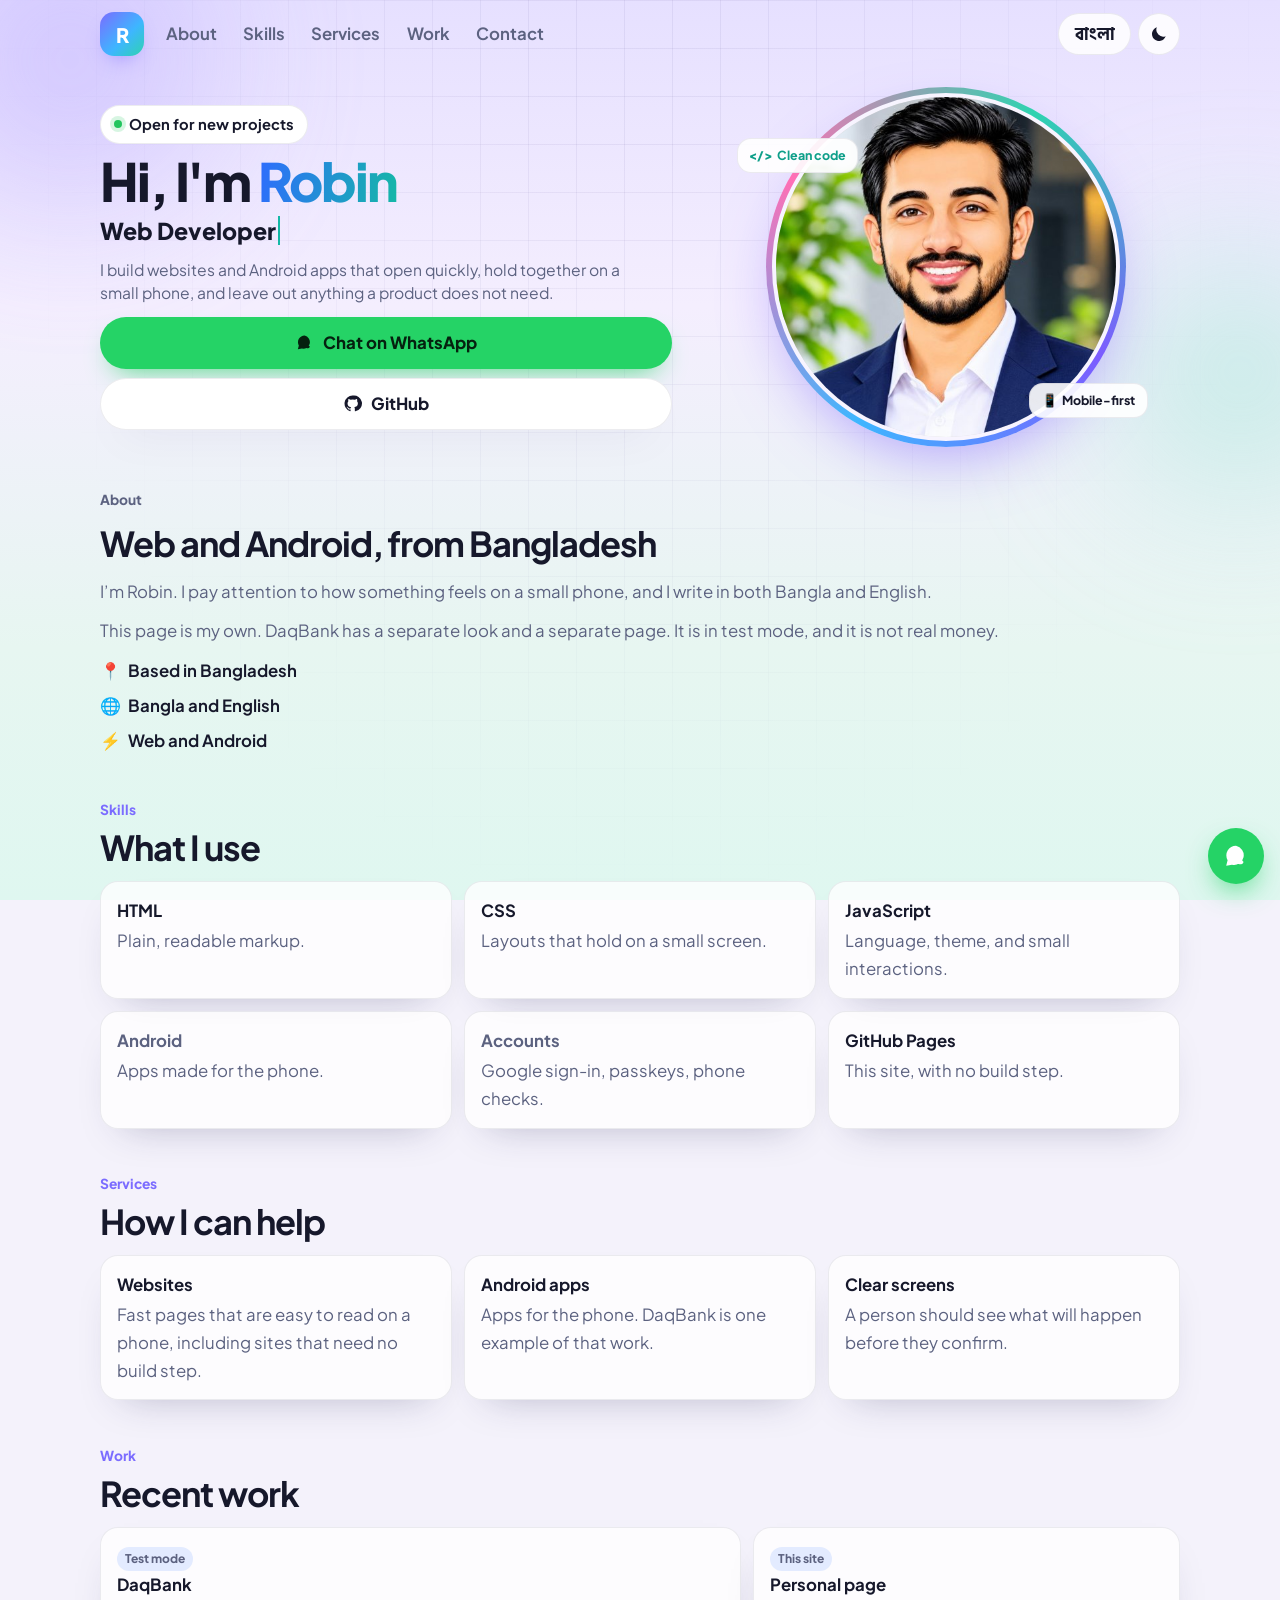
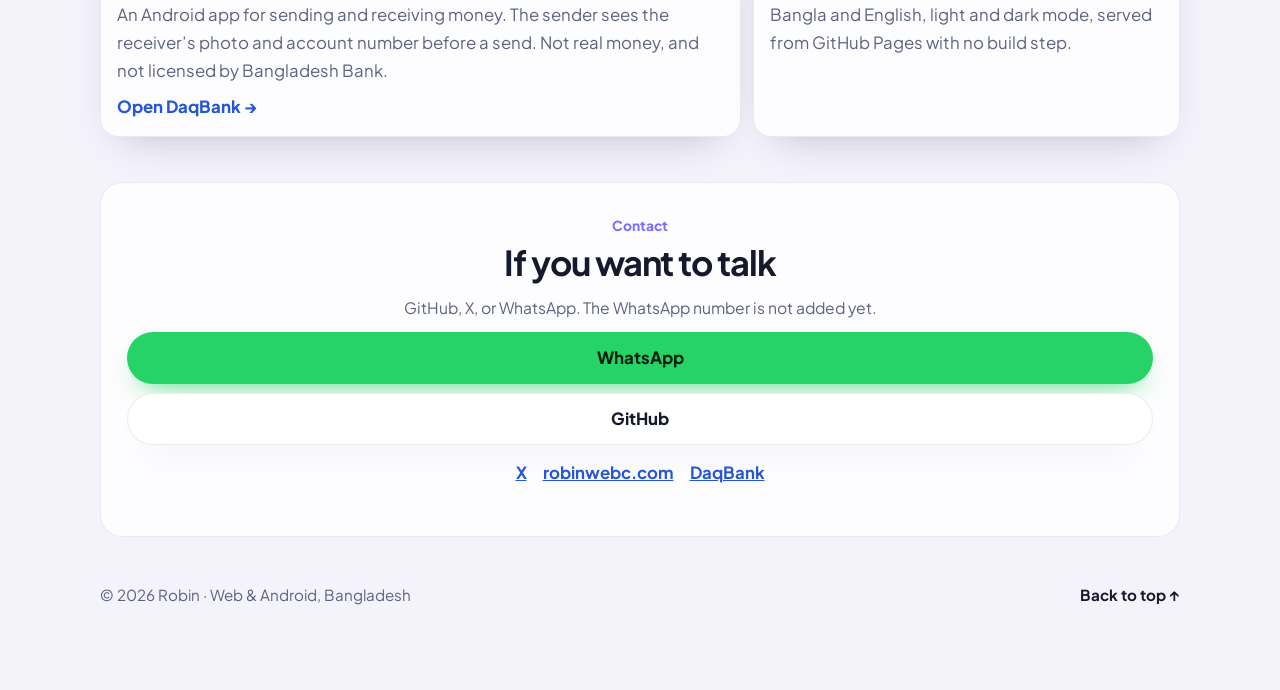
==== index.html @ ef29781c "Redesign the personal page and default to English Match the profile layout with a gradient backgroun" ====
<!DOCTYPE html>
<html lang="en" data-lang="en" data-theme="light">
<head>
  <meta charset="utf-8">
  <meta name="viewport" content="width=device-width, initial-scale=1, viewport-fit=cover">
  <title>Robin — Web &amp; Android</title>
  <meta name="description" content="Robin, a web and Android developer from Bangladesh. Personal site and the DaqBank project." data-desc-bn="রবিন, বাংলাদেশ থেকে ওয়েব ও অ্যান্ড্রয়েড ডেভেলপার। ব্যক্তিগত সাইট ও ডাকব্যাংক প্রজেক্ট।" data-desc-en="Robin, a web and Android developer from Bangladesh. Personal site and the DaqBank project.">
  <meta name="referrer" content="strict-origin-when-cross-origin">
  <meta name="theme-color" content="#ece8ff" id="themeColor">
  <meta name="author" content="Robin">
  <link rel="canonical" href="https://robinwebc.github.io/">
  <meta property="og:type" content="profile">
  <meta property="og:url" content="https://robinwebc.github.io/">
  <meta property="og:title" content="Robin — Web &amp; Android" data-title-bn="রবিন — ওয়েব ও অ্যান্ড্রয়েড" data-title-en="Robin — Web &amp; Android">
  <meta property="og:description" content="Robin, a web and Android developer from Bangladesh. Personal site and the DaqBank project." data-desc-bn="রবিন, বাংলাদেশ থেকে ওয়েব ও অ্যান্ড্রয়েড ডেভেলপার। ব্যক্তিগত সাইট ও ডাকব্যাংক প্রজেক্ট।" data-desc-en="Robin, a web and Android developer from Bangladesh. Personal site and the DaqBank project.">
  <meta property="og:locale" content="en_US">
  <meta property="og:locale:alternate" content="bn_BD">
  <meta property="og:image" content="https://robinwebc.github.io/assets/robin.jpg">
  <meta property="og:image:width" content="512">
  <meta property="og:image:height" content="512">
  <meta property="og:image:alt" content="Robin" data-title-bn="রবিন" data-title-en="Robin">
  <meta name="twitter:card" content="summary_large_image">
  <meta name="twitter:site" content="@robinwebc">
  <meta name="twitter:image" content="https://robinwebc.github.io/assets/robin.jpg">
  <meta name="twitter:image:alt" content="Robin" data-title-bn="রবিন" data-title-en="Robin">
  <link rel="icon" href="favicon.svg" type="image/svg+xml">
  <link rel="preconnect" href="https://fonts.googleapis.com">
  <link rel="preconnect" href="https://fonts.gstatic.com" crossorigin>
  <link href="https://fonts.googleapis.com/css2?family=Hind+Siliguri:wght@400;500;600;700&family=Plus+Jakarta+Sans:wght@400;500;600;700;800&display=swap" rel="stylesheet">
  <link rel="stylesheet" href="css/home.css">
  <script>
    try {
      var savedLang = localStorage.getItem("robin-lang");
      if (savedLang === "en" || savedLang === "bn") {
        document.documentElement.setAttribute("data-lang", savedLang);
        document.documentElement.lang = savedLang;
      }
      var savedTheme = localStorage.getItem("robin-theme");
      if (savedTheme === "dark" || savedTheme === "light") {
        document.documentElement.setAttribute("data-theme", savedTheme);
      }
    } catch (e) {}
  </script>
  <script type="application/ld+json">
  {
    "@context": "https://schema.org",
    "@type": "Person",
    "name": "Robin",
    "alternateName": "রবিন",
    "url": "https://robinwebc.github.io/",
    "image": "https://robinwebc.github.io/assets/robin.jpg",
    "jobTitle": "Web and Android developer",
    "homeLocation": { "@type": "Country", "name": "Bangladesh" },
    "sameAs": [
      "https://github.com/robinwebc",
      "https://x.com/robinwebc",
      "https://robinwebc.com"
    ]
  }
  </script>
</head>
<body data-title-bn="রবিন — ওয়েব ও অ্যান্ড্রয়েড" data-title-en="Robin — Web &amp; Android">
  <div class="bg" aria-hidden="true">
    <div class="orb o1"></div>
    <div class="orb o2"></div>
    <div class="gridlines"></div>
  </div>
  <a class="skip" href="#main">
    <span class="lang-bn" lang="bn">মূল অংশে যান</span>
    <span class="lang-en" lang="en">Skip to content</span>
  </a>
  <header class="nav">
    <div class="wrap nav-in">
      <a class="logo" href="#home" aria-label="Robin">R</a>
      <nav class="nav-links" id="navLinks">
        <a href="#about"><span class="lang-bn" lang="bn">পরিচয়</span><span class="lang-en" lang="en">About</span></a>
        <a href="#skills"><span class="lang-bn" lang="bn">দক্ষতা</span><span class="lang-en" lang="en">Skills</span></a>
        <a href="#services"><span class="lang-bn" lang="bn">সেবা</span><span class="lang-en" lang="en">Services</span></a>
        <a href="#work"><span class="lang-bn" lang="bn">কাজ</span><span class="lang-en" lang="en">Work</span></a>
        <a href="#contact"><span class="lang-bn" lang="bn">যোগাযোগ</span><span class="lang-en" lang="en">Contact</span></a>
      </nav>
      <div class="nav-act">
        <button class="pill" type="button" data-lang-toggle>
          <span class="lang-en" lang="bn">বাংলা</span>
          <span class="lang-bn" lang="en">English</span>
        </button>
        <button class="ibtn" id="themeBtn" type="button" aria-pressed="false" aria-label="Switch to dark mode">
          <svg class="sun" viewBox="0 0 24 24" aria-hidden="true"><circle cx="12" cy="12" r="4"/><path d="M12 2v2.5M12 19.5V22M2 12h2.5M19.5 12H22M4.9 4.9l1.8 1.8M17.3 17.3l1.8 1.8M4.9 19.1l1.8-1.8M17.3 6.7l1.8-1.8"/></svg>
          <svg class="moon" viewBox="0 0 24 24" aria-hidden="true"><path d="M20 14.6A8.2 8.2 0 0 1 9.4 4 8.4 8.4 0 1 0 20 14.6z"/></svg>
        </button>
        <button class="ibtn menu" id="menuBtn" type="button" aria-expanded="false" aria-controls="navLinks">
          <span></span><span></span>
          <span class="visually-hidden lang-bn" lang="bn">মেনু</span>
          <span class="visually-hidden lang-en" lang="en">Menu</span>
        </button>
      </div>
    </div>
  </header>

  <main id="main">
    <section class="hero" id="home">
      <div class="wrap hero-in">
        <div class="hero-pic">
          <div class="ring">
            <img src="assets/robin.jpg" width="512" height="512" alt="Robin" data-alt-bn="রবিন" data-alt-en="Robin">
          </div>
          <span class="chip chip-a"><span class="mark" aria-hidden="true">&lt;/&gt;</span> <span class="lang-bn" lang="bn">পরিষ্কার কোড</span><span class="lang-en" lang="en">Clean code</span></span>
          <span class="chip chip-b"><span aria-hidden="true">📱</span> <span class="lang-bn" lang="bn">মোবাইল-ফার্স্ট</span><span class="lang-en" lang="en">Mobile-first</span></span>
        </div>
        <div class="hero-txt">
          <p class="status"><span class="dot" aria-hidden="true"></span><span class="lang-bn" lang="bn">নতুন কাজের জন্য উন্মুক্ত</span><span class="lang-en" lang="en">Open for new projects</span></p>
          <h1>
            <span class="lang-bn" lang="bn">হ্যালো, আমি</span>
            <span class="lang-en" lang="en">Hi, I'm</span>
            <span class="grad lang-bn" lang="bn">রবিন</span>
            <span class="grad lang-en" lang="en">Robin</span>
          </h1>
          <p class="role"><span id="roleText"></span></p>
          <p class="lead">
            <span class="lang-bn" lang="bn">ওয়েবসাইট ও অ্যান্ড্রয়েড অ্যাপ বানাই। পাতা যেন তাড়াতাড়ি খোলে, ছোট ফোনে যেন লেআউট টিকে থাকে, আর ফিচার যেন দরকারের বেশি না হয়।</span>
            <span class="lang-en" lang="en">I build websites and Android apps that open quickly, hold together on a small phone, and leave out anything a product does not need.</span>
          </p>
          <div class="cta">
            <a class="btn btn-wa" data-wa href="https://wa.me/" target="_blank" rel="noopener noreferrer">
              <svg viewBox="0 0 24 24" aria-hidden="true"><path d="M12 3.2a8.3 8.3 0 0 0-7.2 12.4L3.6 20.4l5-.9A8.3 8.3 0 1 0 12 3.2zm4.6 11.5c-.2-.1-1.2-.6-1.4-.7-.2-.1-.4-.1-.5.1l-.6.7c-.1.2-.3.2-.5.1-1.4-.7-2.4-1.6-2.7-1.9-.2-.2-.1-.4 0-.5l.4-.5c.1-.1.1-.3.1-.4l-.8-1.9c-.2-.4-.3-.4-.5-.4h-.5c-.2 0-.5.1-.7.4-.3.3-.9.9-.9 2.2s.9 2.5 1.1 2.7c.1.2 1.8 2.8 4.4 3.9.6.3 1.1.4 1.5.5.6.2 1.2.1 1.6 0 .5-.1 1.4-.6 1.6-1.2.2-.5.2-1 .1-1.1-.1-.2-.2-.2-.4-.3z"/></svg>
              <span class="lang-bn" lang="bn">হোয়াটসঅ্যাপে চ্যাট</span>
              <span class="lang-en" lang="en">Chat on WhatsApp</span>
            </a>
            <a class="btn btn-gh" href="https://github.com/robinwebc" target="_blank" rel="noopener noreferrer">
              <svg viewBox="0 0 24 24" aria-hidden="true"><path d="M12 2a10 10 0 0 0-3.2 19.5c.5.1.7-.2.7-.5v-1.7c-2.8.6-3.4-1.2-3.4-1.2-.4-1.1-1.1-1.4-1.1-1.4-.9-.6.1-.6.1-.6 1 .1 1.5 1 1.5 1 .9 1.5 2.4 1.1 3 .8.1-.7.4-1.1.6-1.3-2.2-.3-4.5-1.1-4.5-4.9 0-1.1.4-2 1-2.7-.1-.3-.4-1.3.1-2.7 0 0 .9-.3 2.8 1a9.6 9.6 0 0 1 5.1 0c1.9-1.3 2.8-1 2.8-1 .5 1.4.2 2.4.1 2.7.7.7 1 1.6 1 2.7 0 3.8-2.3 4.6-4.5 4.8.4.3.7.9.7 1.9v2.8c0 .3.2.6.7.5A10 10 0 0 0 12 2z"/></svg>
              GitHub
            </a>
          </div>
        </div>
      </div>
    </section>

    <section class="sec" id="about">
      <div class="wrap about">
        <p class="kicker"><span class="lang-bn" lang="bn">পরিচয়</span><span class="lang-en" lang="en">About</span></p>
        <h2>
          <span class="lang-bn" lang="bn">বাংলাদেশ থেকে ওয়েব ও অ্যান্ড্রয়েড</span>
          <span class="lang-en" lang="en">Web and Android, from Bangladesh</span>
        </h2>
        <p>
          <span class="lang-bn" lang="bn">আমি রবিন। ছোট ফোনে যেন কাজ সহজ থাকে, সেদিকে খেয়াল রাখি। বাংলা ও ইংরেজি দুই ভাষাতেই লিখি।</span>
          <span class="lang-en" lang="en">I’m Robin. I pay attention to how something feels on a small phone, and I write in both Bangla and English.</span>
        </p>
        <p>
          <span class="lang-bn" lang="bn">এই পাতা আমার নিজের। ডাকব্যাংকের আলাদা চেহারা ও আলাদা পাতা আছে। সেটা এখন টেস্ট মোডে, আসল টাকা নয়।</span>
          <span class="lang-en" lang="en">This page is my own. DaqBank has a separate look and a separate page. It is in test mode, and it is not real money.</span>
        </p>
        <ul class="facts">
          <li><span aria-hidden="true">📍</span><span class="lang-bn" lang="bn">বাংলাদেশ</span><span class="lang-en" lang="en">Based in Bangladesh</span></li>
          <li><span aria-hidden="true">🌐</span><span class="lang-bn" lang="bn">বাংলা ও English</span><span class="lang-en" lang="en">Bangla and English</span></li>
          <li><span aria-hidden="true">⚡</span><span class="lang-bn" lang="bn">ওয়েব ও অ্যান্ড্রয়েড</span><span class="lang-en" lang="en">Web and Android</span></li>
        </ul>
      </div>
    </section>

    <section class="sec" id="skills">
      <div class="wrap">
        <p class="kicker"><span class="lang-bn" lang="bn">দক্ষতা</span><span class="lang-en" lang="en">Skills</span></p>
        <h2>
          <span class="lang-bn" lang="bn">যেগুলো দিয়ে কাজ করি</span>
          <span class="lang-en" lang="en">What I use</span>
        </h2>
        <ul class="tools">
          <li class="tool"><strong>HTML</strong><span class="lang-bn" lang="bn">পরিষ্কার মার্কআপ।</span><span class="lang-en" lang="en">Plain, readable markup.</span></li>
          <li class="tool"><strong>CSS</strong><span class="lang-bn" lang="bn">ছোট পর্দায় টিকে থাকা লেআউট।</span><span class="lang-en" lang="en">Layouts that hold on a small screen.</span></li>
          <li class="tool"><strong>JavaScript</strong><span class="lang-bn" lang="bn">ভাষা, থিম, আর ছোট ইন্টারঅ্যাকশন।</span><span class="lang-en" lang="en">Language, theme, and small interactions.</span></li>
          <li class="tool"><strong><span class="lang-bn" lang="bn">অ্যান্ড্রয়েড</span><span class="lang-en" lang="en">Android</span></strong><span class="lang-bn" lang="bn">ফোনের জন্য অ্যাপ।</span><span class="lang-en" lang="en">Apps made for the phone.</span></li>
          <li class="tool"><strong><span class="lang-bn" lang="bn">অ্যাকাউন্ট</span><span class="lang-en" lang="en">Accounts</span></strong><span class="lang-bn" lang="bn">Google সাইন-ইন, পাসকি, ফোন যাচাই।</span><span class="lang-en" lang="en">Google sign-in, passkeys, phone checks.</span></li>
          <li class="tool"><strong>GitHub Pages</strong><span class="lang-bn" lang="bn">এই সাইট, বিল্ড স্টেপ ছাড়া।</span><span class="lang-en" lang="en">This site, with no build step.</span></li>
        </ul>
      </div>
    </section>

    <section class="sec" id="services">
      <div class="wrap">
        <p class="kicker"><span class="lang-bn" lang="bn">সেবা</span><span class="lang-en" lang="en">Services</span></p>
        <h2>
          <span class="lang-bn" lang="bn">কীভাবে সাহায্য করতে পারি</span>
          <span class="lang-en" lang="en">How I can help</span>
        </h2>
        <div class="services">
          <article class="service">
            <h3><span class="lang-bn" lang="bn">ওয়েবসাইট</span><span class="lang-en" lang="en">Websites</span></h3>
            <p><span class="lang-bn" lang="bn">দ্রুত পাতা, যা ফোনে পড়তে সুবিধা। দরকার হলে বিল্ড স্টেপ ছাড়াই।</span><span class="lang-en" lang="en">Fast pages that are easy to read on a phone, including sites that need no build step.</span></p>
          </article>
          <article class="service">
            <h3><span class="lang-bn" lang="bn">অ্যান্ড্রয়েড অ্যাপ</span><span class="lang-en" lang="en">Android apps</span></h3>
            <p><span class="lang-bn" lang="bn">ফোনের জন্য অ্যাপ। ডাকব্যাংক এই কাজের একটা উদাহরণ।</span><span class="lang-en" lang="en">Apps for the phone. DaqBank is one example of that work.</span></p>
          </article>
          <article class="service">
            <h3><span class="lang-bn" lang="bn">পরিষ্কার পর্দা</span><span class="lang-en" lang="en">Clear screens</span></h3>
            <p><span class="lang-bn" lang="bn">নিশ্চিত করার আগে মানুষ যেন দেখে বোঝে কী হবে।</span><span class="lang-en" lang="en">A person should see what will happen before they confirm.</span></p>
          </article>
        </div>
      </div>
    </section>

    <section class="sec" id="work">
      <div class="wrap">
        <p class="kicker"><span class="lang-bn" lang="bn">কাজ</span><span class="lang-en" lang="en">Work</span></p>
        <h2>
          <span class="lang-bn" lang="bn">সাম্প্রতিক প্রজেক্ট</span>
          <span class="lang-en" lang="en">Recent work</span>
        </h2>
        <div class="work">
          <article class="project">
            <p class="badge"><span class="lang-bn" lang="bn">টেস্ট মোড</span><span class="lang-en" lang="en">Test mode</span></p>
            <h3><span class="lang-bn" lang="bn">ডাকব্যাংক</span><span class="lang-en" lang="en">DaqBank</span></h3>
            <p>
              <span class="lang-bn" lang="bn">টাকা পাঠানো ও নেওয়ার অ্যান্ড্রয়েড অ্যাপ। পাঠানোর আগে প্রাপকের ছবি ও অ্যাকাউন্ট নম্বর দেখা যায়। আসল টাকা নয়। বাংলাদেশ ব্যাংকের লাইসেন্স নেই।</span>
              <span class="lang-en" lang="en">An Android app for sending and receiving money. The sender sees the receiver’s photo and account number before a send. Not real money, and not licensed by Bangladesh Bank.</span>
            </p>
            <a class="project-link" href="daqbank/"><span class="lang-bn" lang="bn">ডাকব্যাংক দেখুন →</span><span class="lang-en" lang="en">Open DaqBank →</span></a>
          </article>
          <article class="project">
            <p class="badge"><span class="lang-bn" lang="bn">এই সাইট</span><span class="lang-en" lang="en">This site</span></p>
            <h3><span class="lang-bn" lang="bn">ব্যক্তিগত পাতা</span><span class="lang-en" lang="en">Personal page</span></h3>
            <p>
              <span class="lang-bn" lang="bn">বাংলা ও ইংরেজি, হালকা ও ডার্ক মোড, বিল্ড ছাড়াই GitHub Pages-এ চলে।</span>
              <span class="lang-en" lang="en">Bangla and English, light and dark mode, served from GitHub Pages with no build step.</span>
            </p>
          </article>
        </div>
      </div>
    </section>

    <section class="sec" id="contact">
      <div class="wrap">
        <div class="contact">
          <p class="kicker"><span class="lang-bn" lang="bn">যোগাযোগ</span><span class="lang-en" lang="en">Contact</span></p>
          <h2>
            <span class="lang-bn" lang="bn">কথা বলতে চাইলে</span>
            <span class="lang-en" lang="en">If you want to talk</span>
          </h2>
          <p class="lead">
            <span class="lang-bn" lang="bn">GitHub, X, অথবা হোয়াটসঅ্যাপ। হোয়াটসঅ্যাপ নম্বর এখনো বসানো হয়নি।</span>
            <span class="lang-en" lang="en">GitHub, X, or WhatsApp. The WhatsApp number is not added yet.</span>
          </p>
          <div class="cta">
            <a class="btn btn-wa" data-wa href="https://wa.me/" target="_blank" rel="noopener noreferrer">
              <span class="lang-bn" lang="bn">হোয়াটসঅ্যাপ</span>
              <span class="lang-en" lang="en">WhatsApp</span>
            </a>
            <a class="btn btn-gh" href="https://github.com/robinwebc" target="_blank" rel="noopener noreferrer">GitHub</a>
          </div>
          <p class="extra-links">
            <a href="https://x.com/robinwebc" target="_blank" rel="noopener noreferrer">X</a>
            <a href="https://robinwebc.com" target="_blank" rel="noopener noreferrer">robinwebc.com</a>
            <a href="daqbank/"><span class="lang-bn" lang="bn">ডাকব্যাংক</span><span class="lang-en" lang="en">DaqBank</span></a>
          </p>
        </div>
      </div>
    </section>
  </main>

  <footer class="foot">
    <div class="wrap foot-in">
      <p>© 2026 <span class="lang-bn" lang="bn">রবিন · ওয়েব ও অ্যান্ড্রয়েড, বাংলাদেশ</span><span class="lang-en" lang="en">Robin · Web &amp; Android, Bangladesh</span></p>
      <a href="#home"><span class="lang-bn" lang="bn">উপরে ↑</span><span class="lang-en" lang="en">Back to top ↑</span></a>
    </div>
  </footer>

  <a class="fab" data-wa href="https://wa.me/" target="_blank" rel="noopener noreferrer">
    <span class="visually-hidden lang-bn" lang="bn">হোয়াটসঅ্যাপ</span>
    <span class="visually-hidden lang-en" lang="en">WhatsApp</span>
    <svg viewBox="0 0 24 24" aria-hidden="true"><path d="M12 3.2a8.3 8.3 0 0 0-7.2 12.4L3.6 20.4l5-.9A8.3 8.3 0 1 0 12 3.2zm4.6 11.5c-.2-.1-1.2-.6-1.4-.7-.2-.1-.4-.1-.5.1l-.6.7c-.1.2-.3.2-.5.1-1.4-.7-2.4-1.6-2.7-1.9-.2-.2-.1-.4 0-.5l.4-.5c.1-.1.1-.3.1-.4l-.8-1.9c-.2-.4-.3-.4-.5-.4h-.5c-.2 0-.5.1-.7.4-.3.3-.9.9-.9 2.2s.9 2.5 1.1 2.7c.1.2 1.8 2.8 4.4 3.9.6.3 1.1.4 1.5.5.6.2 1.2.1 1.6 0 .5-.1 1.4-.6 1.6-1.2.2-.5.2-1 .1-1.1-.1-.2-.2-.2-.4-.3z"/></svg>
  </a>

  <script src="js/lang.js"></script>
  <script src="js/home.js"></script>
</body>
</html>
---- css/home.css ----
:root {
  --bg: #f4f2fb;
  --tx: #16182b;
  --mu: #5c6280;
  --card: rgba(255, 255, 255, 0.78);
  --line: rgba(22, 24, 50, 0.08);
  --a1: #7b6cff;
  --a2: #14b8a6;
  --wa: #25d366;
  --wa-ink: #05210f;
  --shadow: 0 18px 40px -24px rgba(40, 40, 90, 0.35);
  --font: "Plus Jakarta Sans", "Hind Siliguri", "Segoe UI", sans-serif;
  --bn: "Hind Siliguri", "Plus Jakarta Sans", sans-serif;
}

[data-theme="dark"] {
  --bg: #0c0e16;
  --tx: #eef0f8;
  --mu: #a0a6c0;
  --card: rgba(255, 255, 255, 0.06);
  --line: rgba(255, 255, 255, 0.1);
  --a1: #8b7bff;
  --a2: #2ee6c5;
  --shadow: 0 18px 40px -20px rgba(0, 0, 0, 0.55);
}

*,
*::before,
*::after { box-sizing: border-box; }

html { scroll-behavior: smooth; }

body {
  margin: 0;
  background: var(--bg);
  color: var(--tx);
  font-family: var(--font);
  font-size: 1.05rem;
  line-height: 1.65;
  overflow-x: clip;
}

html[data-lang="bn"] body { font-family: var(--bn); }
html[data-lang="bn"] .lang-en { display: none; }
html[data-lang="en"] .lang-bn { display: none; }

img { max-width: 100%; display: block; }
a { color: inherit; }
button, a { -webkit-tap-highlight-color: transparent; }
svg { display: block; }

:focus-visible {
  outline: 2px solid var(--a2);
  outline-offset: 3px;
}

.skip {
  position: absolute;
  left: 0.75rem;
  top: 0.75rem;
  background: var(--a1);
  color: #fff;
  padding: 0.5rem 0.8rem;
  border-radius: 0 0 10px 0;
  z-index: 80;
  transform: translateY(-160%);
  text-decoration: none;
}
.skip:focus { transform: none; }

.visually-hidden {
  position: absolute;
  width: 1px;
  height: 1px;
  padding: 0;
  margin: -1px;
  overflow: hidden;
  clip: rect(0, 0, 0, 0);
  white-space: nowrap;
  border: 0;
}

.bg {
  position: fixed;
  inset: 0;
  z-index: -1;
  pointer-events: none;
  background: linear-gradient(180deg, #e6e0ff 0%, #f4eefe 34%, #e7f6f1 72%, #dff7f0 100%);
}
[data-theme="dark"] .bg {
  background: linear-gradient(180deg, #161226 0%, #10131c 46%, #0e1718 100%);
}
.orb {
  position: absolute;
  border-radius: 50%;
  filter: blur(80px);
  opacity: 0.45;
}
.o1 { width: 280px; height: 280px; background: #b7a6ff; top: -80px; left: -70px; }
.o2 { width: 240px; height: 240px; background: #9ee8d4; right: -80px; top: 28%; opacity: 0.55; }
[data-theme="dark"] .o1 { background: #6a4dff; opacity: 0.35; }
[data-theme="dark"] .o2 { background: #128f78; opacity: 0.28; }
.gridlines {
  position: absolute;
  inset: 0;
  background-image:
    linear-gradient(rgba(80, 70, 140, 0.08) 1px, transparent 1px),
    linear-gradient(90deg, rgba(80, 70, 140, 0.08) 1px, transparent 1px);
  background-size: 48px 48px;
  mask-image: radial-gradient(ellipse at 50% 0%, #000 12%, transparent 72%);
}
[data-theme="dark"] .gridlines {
  background-image:
    linear-gradient(rgba(255, 255, 255, 0.06) 1px, transparent 1px),
    linear-gradient(90deg, rgba(255, 255, 255, 0.06) 1px, transparent 1px);
}

.wrap { width: min(1080px, calc(100% - 1.5rem)); margin-inline: auto; }

.nav {
  position: sticky;
  top: 0;
  z-index: 40;
  height: 68px;
}
.nav-in {
  height: 68px;
  display: flex;
  align-items: center;
  justify-content: space-between;
  gap: 0.6rem;
}
.logo {
  width: 44px;
  height: 44px;
  border-radius: 14px;
  display: grid;
  place-items: center;
  flex: none;
  color: #fff;
  font-weight: 800;
  font-size: 1.25rem;
  text-decoration: none;
  background: linear-gradient(135deg, #7b6cff, #3eb6ff 58%, #2ed3b0);
  box-shadow: 0 10px 22px -12px #7b6cff;
}
.nav-act { display: flex; align-items: center; gap: 0.45rem; margin-left: auto; }
.pill, .ibtn {
  border: 1px solid var(--line);
  background: rgba(255, 255, 255, 0.86);
  color: var(--tx);
  border-radius: 999px;
  min-height: 42px;
  font: inherit;
  font-weight: 700;
  cursor: pointer;
}
[data-theme="dark"] .pill,
[data-theme="dark"] .ibtn { background: rgba(255, 255, 255, 0.06); }
.pill { padding: 0 0.95rem; box-shadow: var(--shadow); }
.ibtn {
  width: 42px;
  display: grid;
  place-items: center;
  padding: 0;
}
.ibtn svg { width: 20px; height: 20px; fill: none; stroke: currentColor; stroke-width: 1.8; }
.ibtn .moon { fill: currentColor; stroke: none; }
[data-theme="light"] .sun, :root:not([data-theme="dark"]) .sun { display: none; }
[data-theme="dark"] .moon { display: none; }
.menu { display: flex; flex-direction: column; gap: 5px; }
.menu span {
  display: block;
  width: 16px;
  height: 2px;
  border-radius: 2px;
  background: currentColor;
}

.nav-links {
  display: none;
  position: absolute;
  left: 0;
  right: 0;
  top: 68px;
  flex-direction: column;
  gap: 0.2rem;
  padding: 0.4rem 0.85rem 0.9rem;
  background: color-mix(in srgb, var(--bg) 92%, transparent);
  backdrop-filter: blur(16px);
  border-bottom: 1px solid var(--line);
}
.nav-links.open { display: flex; }
.nav-links a {
  text-decoration: none;
  font-weight: 650;
  padding: 0.75rem 0.85rem;
  border-radius: 12px;
  color: var(--mu);
}
.nav-links a:hover { color: var(--tx); background: var(--card); }

.hero { padding: 0 0 1.2rem; }
.hero-in {
  display: flex;
  flex-direction: column;
  align-items: center;
  text-align: center;
}
.hero-pic {
  position: relative;
  width: min(196px, 54vw);
  margin: 0.1rem auto 0.45rem;
}
.ring {
  position: relative;
  width: 100%;
  aspect-ratio: 1 / 1;
  border-radius: 50%;
  background: conic-gradient(from 120deg, #7c5cff, #3eb6ff, #ff6fb5, #2ed3b0, #7c5cff);
  box-shadow: 0 24px 60px -18px rgba(124, 92, 255, 0.55);
}
.ring img {
  position: absolute;
  inset: 6px;
  width: calc(100% - 12px);
  height: calc(100% - 12px);
  aspect-ratio: auto;
  object-fit: cover;
  object-position: center 18%;
  border-radius: 50%;
  border: 4px solid #f7f4ff;
  background: #ddd;
}
[data-theme="dark"] .ring img { border-color: #12141e; }
.chip {
  position: absolute;
  display: inline-flex;
  align-items: center;
  gap: 0.3rem;
  padding: 0.4rem 0.7rem;
  border-radius: 14px;
  background: rgba(255, 255, 255, 0.9);
  border: 1px solid var(--line);
  box-shadow: var(--shadow);
  font-size: 0.78rem;
  font-weight: 750;
  white-space: nowrap;
}
[data-theme="dark"] .chip { background: rgba(18, 20, 32, 0.88); }
.chip-a { top: 14%; left: -8%; color: #0f9f8a; }
.chip-b { right: -6%; bottom: 8%; }
.mark { font-weight: 800; }

.status {
  display: inline-flex;
  align-items: center;
  gap: 0.45rem;
  margin: 0 0 0.45rem;
  padding: 0.4rem 0.8rem;
  border-radius: 999px;
  background: #fff;
  border: 1px solid var(--line);
  font-weight: 700;
  font-size: 0.92rem;
  box-shadow: var(--shadow);
}
[data-theme="dark"] .status { background: rgba(255, 255, 255, 0.06); }
.dot {
  width: 8px;
  height: 8px;
  border-radius: 50%;
  background: #22c55e;
  box-shadow: 0 0 0 4px rgba(34, 197, 94, 0.18);
}

h1 {
  margin: 0;
  font-size: clamp(2.15rem, 8.4vw, 3.3rem);
  line-height: 1.12;
  letter-spacing: -0.04em;
  font-weight: 800;
}
.grad {
  background: linear-gradient(100deg, #2f6bff, #14b8a6);
  -webkit-background-clip: text;
  background-clip: text;
  color: transparent;
}
.role {
  margin: 0.15rem 0 0.45rem;
  font-size: 1.22rem;
  font-weight: 800;
  min-height: 1.6em;
}
.role span {
  border-right: 2px solid var(--a2);
  padding-right: 0.15rem;
}
.lead {
  margin: 0;
  max-width: 34rem;
  color: var(--mu);
  font-size: 0.98rem;
  line-height: 1.5;
}
.cta {
  width: min(100%, 32rem);
  display: flex;
  flex-direction: column;
  gap: 0.55rem;
  margin-top: 0.75rem;
}
.btn {
  min-height: 3.15rem;
  border-radius: 999px;
  display: inline-flex;
  align-items: center;
  justify-content: center;
  gap: 0.5rem;
  padding: 0.7rem 1.1rem;
  font-weight: 750;
  text-decoration: none;
  border: 1px solid transparent;
}
.btn svg { width: 1.2rem; height: 1.2rem; fill: currentColor; }
.btn-wa {
  background: var(--wa);
  color: var(--wa-ink);
  box-shadow: 0 12px 28px -14px var(--wa);
}
.btn-gh {
  background: #fff;
  color: #16182b;
  border-color: rgba(22, 24, 50, 0.08);
  box-shadow: var(--shadow);
}
[data-theme="dark"] .btn-gh {
  background: rgba(255, 255, 255, 0.06);
  color: #fff;
  border-color: rgba(255, 255, 255, 0.12);
}

.sec { padding: 1.4rem 0; }
.kicker {
  margin: 0 0 0.3rem;
  color: var(--a1);
  font-weight: 750;
  font-size: 0.86rem;
}
h2 {
  margin: 0 0 0.8rem;
  font-size: clamp(1.55rem, 4vw, 2.15rem);
  letter-spacing: -0.03em;
  line-height: 1.2;
}
.about p { margin: 0 0 0.75rem; color: var(--mu); }
.facts {
  list-style: none;
  margin: 0.4rem 0 0;
  padding: 0;
  display: grid;
  gap: 0.45rem;
}
.facts li { display: flex; gap: 0.45rem; font-weight: 650; }

.tools, .services, .work {
  display: grid;
  gap: 0.75rem;
  margin: 0;
  padding: 0;
  list-style: none;
}
.tool, .service, .project {
  background: var(--card);
  border: 1px solid var(--line);
  border-radius: 18px;
  padding: 0.95rem 1rem;
  box-shadow: var(--shadow);
}
.tool strong, .service h3, .project h3 { display: block; margin: 0 0 0.15rem; }
.tool span, .service p, .project p { color: var(--mu); }
.service h3, .project h3 { font-size: 1.05rem; }
.service p, .project p { margin: 0; }
.badge {
  display: inline-block;
  margin-bottom: 0.35rem;
  padding: 0.15rem 0.5rem;
  border-radius: 999px;
  background: rgba(47, 107, 255, 0.12);
  color: #2456d6;
  font-size: 0.75rem;
  font-weight: 750;
}
[data-theme="dark"] .badge { color: #9ec0ff; }
.project-link {
  display: inline-block;
  margin-top: 0.55rem;
  font-weight: 750;
  color: #2456d6;
  text-decoration: none;
}
[data-theme="dark"] .project-link { color: #9ec0ff; }

.contact {
  background: var(--card);
  border: 1px solid var(--line);
  border-radius: 22px;
  padding: 1.2rem 1rem 1.15rem;
  text-align: center;
}
.contact .lead { margin-inline: auto; }
.contact .cta { margin-inline: auto; }
.soon { margin: 0.8rem 0 0; color: var(--mu); font-size: 0.92rem; }
.extra-links {
  display: flex;
  justify-content: center;
  flex-wrap: wrap;
  gap: 0.4rem 1rem;
  margin-top: 0.9rem;
  font-weight: 700;
}
.extra-links a { color: #2456d6; }
[data-theme="dark"] .extra-links a { color: #9ec0ff; }

.foot {
  padding: 1.4rem 0 5.2rem;
  color: var(--mu);
  font-size: 0.95rem;
}
.foot-in {
  display: flex;
  flex-wrap: wrap;
  gap: 0.4rem 1rem;
  justify-content: space-between;
  align-items: center;
}
.foot p { margin: 0; }
.foot a { color: var(--tx); font-weight: 700; text-decoration: none; }

.fab {
  position: fixed;
  right: 16px;
  bottom: 16px;
  z-index: 45;
  width: 56px;
  height: 56px;
  border-radius: 50%;
  display: grid;
  place-items: center;
  background: var(--wa);
  color: #fff;
  box-shadow: 0 12px 28px -8px rgba(37, 211, 102, 0.8);
}
.fab svg { width: 28px; height: 28px; fill: #fff; }

.missing {
  min-height: 100vh;
  display: grid;
  place-items: center;
  text-align: center;
  padding: 2rem 1rem;
}
.missing h1 { margin-bottom: 0.4rem; }
.missing p { color: var(--mu); }
.missing .cta { margin-inline: auto; }

@media (min-width: 900px) {
  .menu { display: none; }
  .nav-links,
  .nav-links.open {
    display: flex;
    position: static;
    flex-direction: row;
    gap: 0.15rem;
    padding: 0;
    background: none;
    border: 0;
    backdrop-filter: none;
  }
  .nav-links a { padding: 0.45rem 0.75rem; }
  .hero { padding-top: 1.2rem; }
  .role { font-size: 1.45rem; }
  .hero-in {
    display: grid;
    grid-template-columns: 1.1fr 0.9fr;
    gap: 2.5rem;
    align-items: center;
    text-align: left;
  }
  .hero-pic { order: 2; width: min(360px, 100%); margin: 0 auto; }
  .hero-txt { display: flex; flex-direction: column; align-items: flex-start; }
  .cta { width: 100%; }
  .tools { grid-template-columns: repeat(3, 1fr); }
  .services { grid-template-columns: repeat(3, 1fr); }
  .work { grid-template-columns: 1.2fr 0.8fr; }
  .contact { padding: 2rem 1.6rem; }
}

@media (prefers-reduced-motion: reduce) {
  html { scroll-behavior: auto; }
  .role span { border-right: 0; padding-right: 0; }
}

::selection { background: #d9d0ff; color: #16182b; }
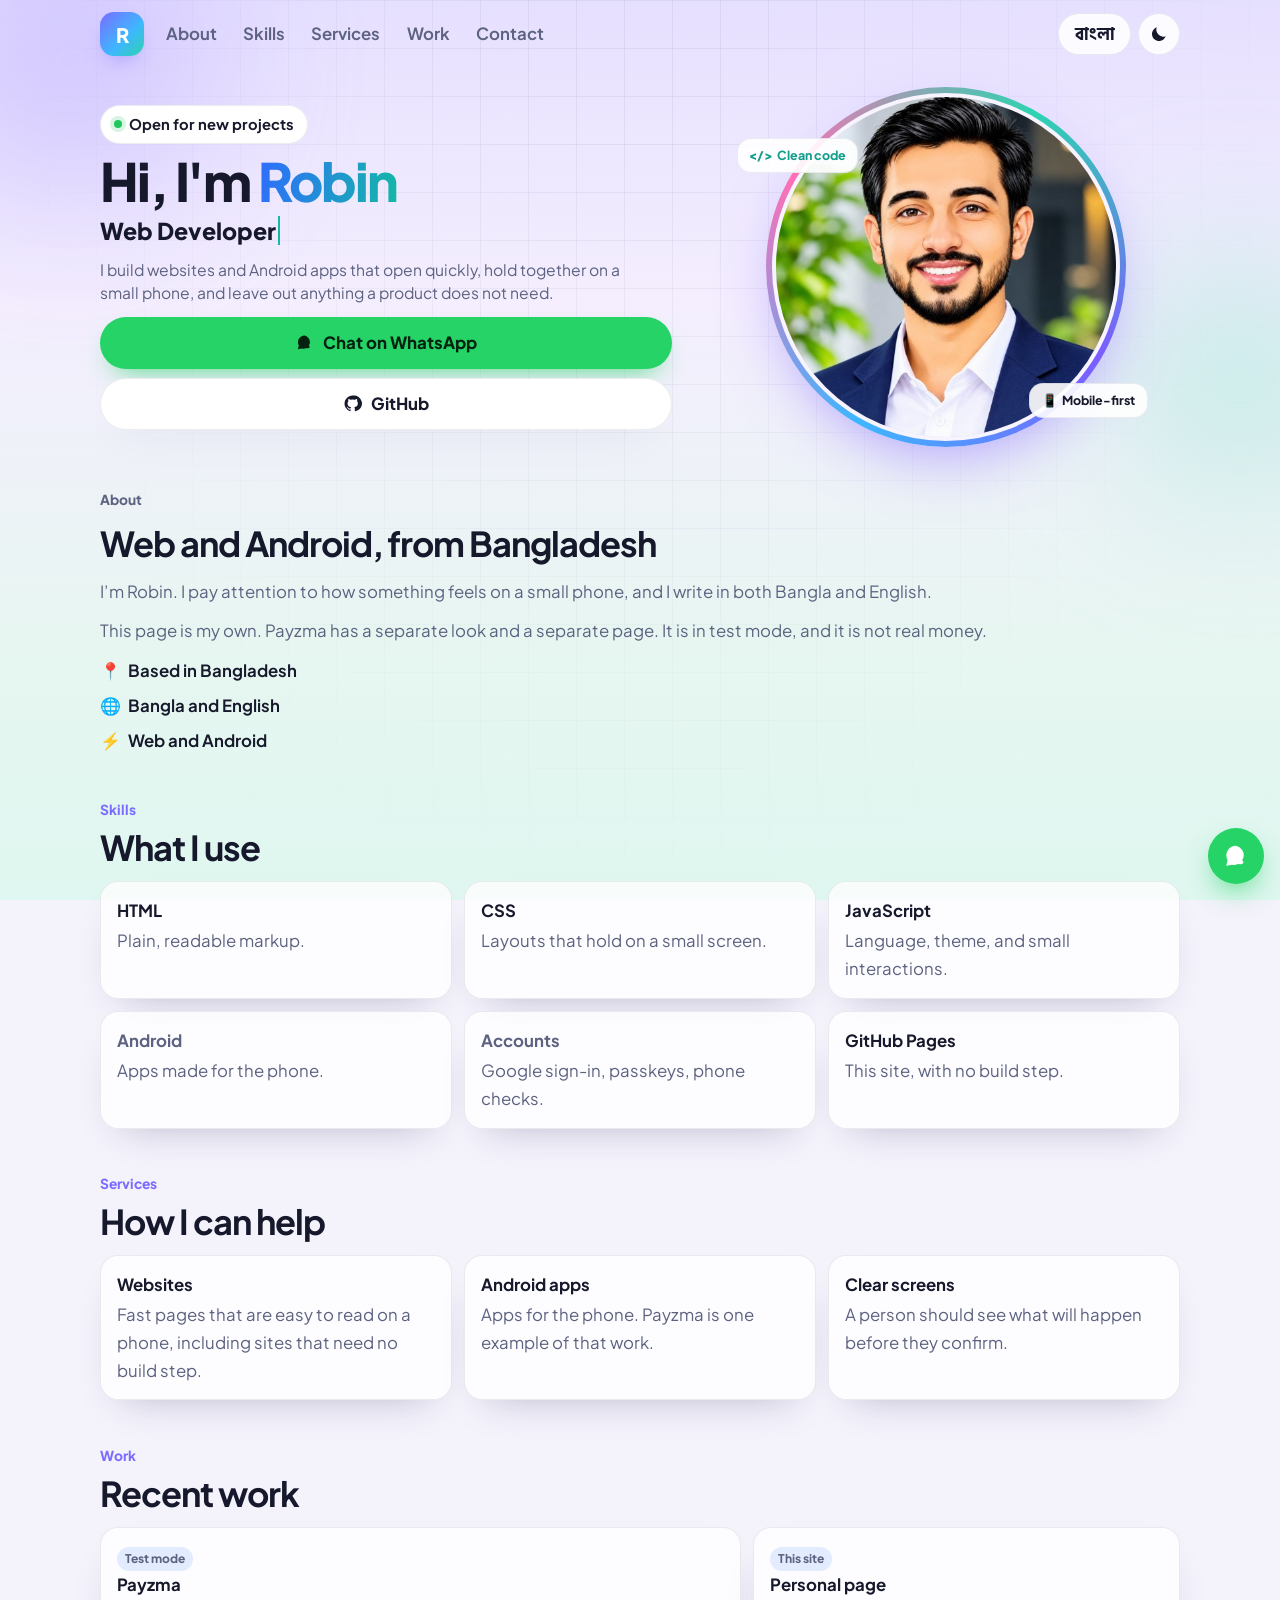
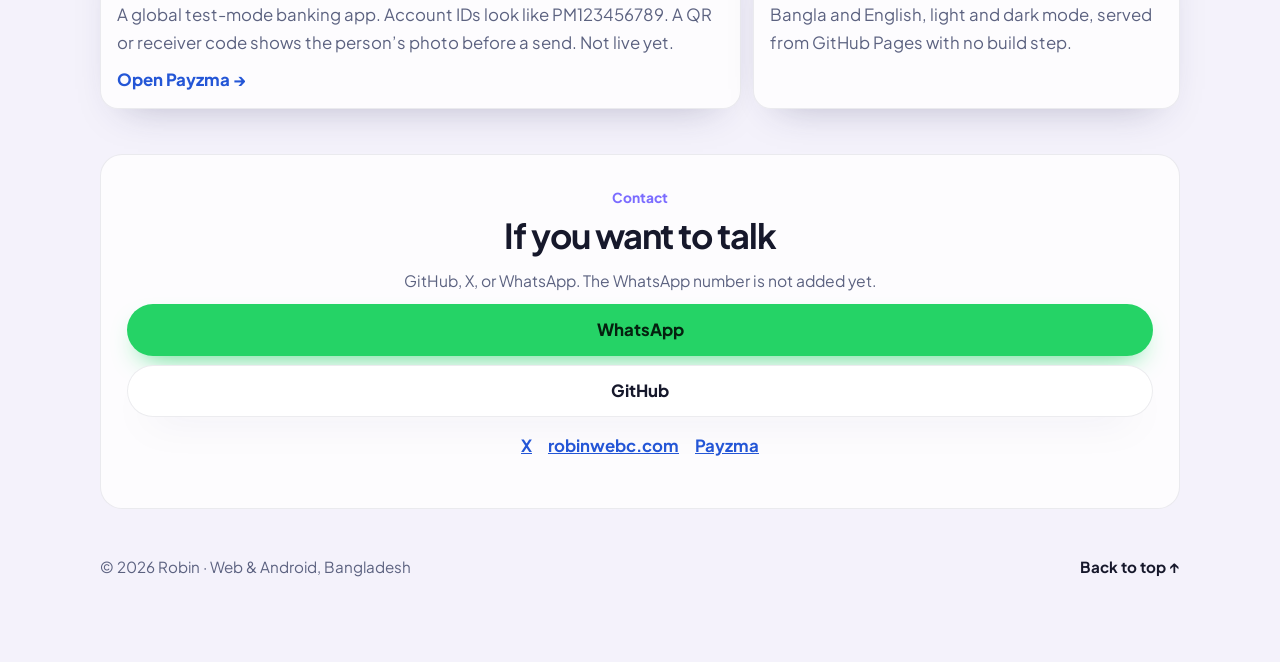
==== commit 546e36df: "Rebrand the banking app from DaqBank to Payzma Add the Payzma product and privacy pages, send the ol" ====
--- a/index.html
+++ b/index.html
@@ -4,7 +4,7 @@
   <meta charset="utf-8">
   <meta name="viewport" content="width=device-width, initial-scale=1, viewport-fit=cover">
   <title>Robin — Web &amp; Android</title>
-  <meta name="description" content="Robin, a web and Android developer from Bangladesh. Personal site and the DaqBank project." data-desc-bn="রবিন, বাংলাদেশ থেকে ওয়েব ও অ্যান্ড্রয়েড ডেভেলপার। ব্যক্তিগত সাইট ও ডাকব্যাংক প্রজেক্ট।" data-desc-en="Robin, a web and Android developer from Bangladesh. Personal site and the DaqBank project.">
+  <meta name="description" content="Robin, a web and Android developer from Bangladesh. Personal site and the Payzma project." data-desc-bn="রবিন, বাংলাদেশ থেকে ওয়েব ও অ্যান্ড্রয়েড ডেভেলপার। ব্যক্তিগত সাইট ও পেজমা প্রজেক্ট।" data-desc-en="Robin, a web and Android developer from Bangladesh. Personal site and the Payzma project.">
   <meta name="referrer" content="strict-origin-when-cross-origin">
   <meta name="theme-color" content="#ece8ff" id="themeColor">
   <meta name="author" content="Robin">
@@ -12,7 +12,7 @@
   <meta property="og:type" content="profile">
   <meta property="og:url" content="https://robinwebc.github.io/">
   <meta property="og:title" content="Robin — Web &amp; Android" data-title-bn="রবিন — ওয়েব ও অ্যান্ড্রয়েড" data-title-en="Robin — Web &amp; Android">
-  <meta property="og:description" content="Robin, a web and Android developer from Bangladesh. Personal site and the DaqBank project." data-desc-bn="রবিন, বাংলাদেশ থেকে ওয়েব ও অ্যান্ড্রয়েড ডেভেলপার। ব্যক্তিগত সাইট ও ডাকব্যাংক প্রজেক্ট।" data-desc-en="Robin, a web and Android developer from Bangladesh. Personal site and the DaqBank project.">
+  <meta property="og:description" content="Robin, a web and Android developer from Bangladesh. Personal site and the Payzma project." data-desc-bn="রবিন, বাংলাদেশ থেকে ওয়েব ও অ্যান্ড্রয়েড ডেভেলপার। ব্যক্তিগত সাইট ও পেজমা প্রজেক্ট।" data-desc-en="Robin, a web and Android developer from Bangladesh. Personal site and the Payzma project.">
   <meta property="og:locale" content="en_US">
   <meta property="og:locale:alternate" content="bn_BD">
   <meta property="og:image" content="https://robinwebc.github.io/assets/robin.jpg">
@@ -147,8 +147,8 @@
           <span class="lang-en" lang="en">I’m Robin. I pay attention to how something feels on a small phone, and I write in both Bangla and English.</span>
         </p>
         <p>
-          <span class="lang-bn" lang="bn">এই পাতা আমার নিজের। ডাকব্যাংকের আলাদা চেহারা ও আলাদা পাতা আছে। সেটা এখন টেস্ট মোডে, আসল টাকা নয়।</span>
-          <span class="lang-en" lang="en">This page is my own. DaqBank has a separate look and a separate page. It is in test mode, and it is not real money.</span>
+          <span class="lang-bn" lang="bn">এই পাতা আমার নিজের। পেজমার আলাদা চেহারা ও আলাদা পাতা আছে। সেটা এখন টেস্ট মোডে, আসল টাকা নয়।</span>
+          <span class="lang-en" lang="en">This page is my own. Payzma has a separate look and a separate page. It is in test mode, and it is not real money.</span>
         </p>
         <ul class="facts">
           <li><span aria-hidden="true">📍</span><span class="lang-bn" lang="bn">বাংলাদেশ</span><span class="lang-en" lang="en">Based in Bangladesh</span></li>
@@ -190,7 +190,7 @@
           </article>
           <article class="service">
             <h3><span class="lang-bn" lang="bn">অ্যান্ড্রয়েড অ্যাপ</span><span class="lang-en" lang="en">Android apps</span></h3>
-            <p><span class="lang-bn" lang="bn">ফোনের জন্য অ্যাপ। ডাকব্যাংক এই কাজের একটা উদাহরণ।</span><span class="lang-en" lang="en">Apps for the phone. DaqBank is one example of that work.</span></p>
+            <p><span class="lang-bn" lang="bn">ফোনের জন্য অ্যাপ। পেজমা এই কাজের একটা উদাহরণ।</span><span class="lang-en" lang="en">Apps for the phone. Payzma is one example of that work.</span></p>
           </article>
           <article class="service">
             <h3><span class="lang-bn" lang="bn">পরিষ্কার পর্দা</span><span class="lang-en" lang="en">Clear screens</span></h3>
@@ -210,12 +210,12 @@
         <div class="work">
           <article class="project">
             <p class="badge"><span class="lang-bn" lang="bn">টেস্ট মোড</span><span class="lang-en" lang="en">Test mode</span></p>
-            <h3><span class="lang-bn" lang="bn">ডাকব্যাংক</span><span class="lang-en" lang="en">DaqBank</span></h3>
+            <h3>Payzma</h3>
             <p>
-              <span class="lang-bn" lang="bn">টাকা পাঠানো ও নেওয়ার অ্যান্ড্রয়েড অ্যাপ। পাঠানোর আগে প্রাপকের ছবি ও অ্যাকাউন্ট নম্বর দেখা যায়। আসল টাকা নয়। বাংলাদেশ ব্যাংকের লাইসেন্স নেই।</span>
-              <span class="lang-en" lang="en">An Android app for sending and receiving money. The sender sees the receiver’s photo and account number before a send. Not real money, and not licensed by Bangladesh Bank.</span>
+              <span class="lang-bn" lang="bn">গ্লোবাল টেস্ট-মোড ব্যাংকিং অ্যাপ। অ্যাকাউন্ট আইডি PM123456789-এর মতো। কিউআর বা কোডে প্রাপকের ছবি দেখা যায়। এখনো লাইভ নয়।</span>
+              <span class="lang-en" lang="en">A global test-mode banking app. Account IDs look like PM123456789. A QR or receiver code shows the person’s photo before a send. Not live yet.</span>
             </p>
-            <a class="project-link" href="daqbank/"><span class="lang-bn" lang="bn">ডাকব্যাংক দেখুন →</span><span class="lang-en" lang="en">Open DaqBank →</span></a>
+            <a class="project-link" href="payzma/"><span class="lang-bn" lang="bn">পেজমা দেখুন →</span><span class="lang-en" lang="en">Open Payzma →</span></a>
           </article>
           <article class="project">
             <p class="badge"><span class="lang-bn" lang="bn">এই সাইট</span><span class="lang-en" lang="en">This site</span></p>
@@ -251,7 +251,7 @@
           <p class="extra-links">
             <a href="https://x.com/robinwebc" target="_blank" rel="noopener noreferrer">X</a>
             <a href="https://robinwebc.com" target="_blank" rel="noopener noreferrer">robinwebc.com</a>
-            <a href="daqbank/"><span class="lang-bn" lang="bn">ডাকব্যাংক</span><span class="lang-en" lang="en">DaqBank</span></a>
+            <a href="payzma/">Payzma</a>
           </p>
         </div>
       </div>
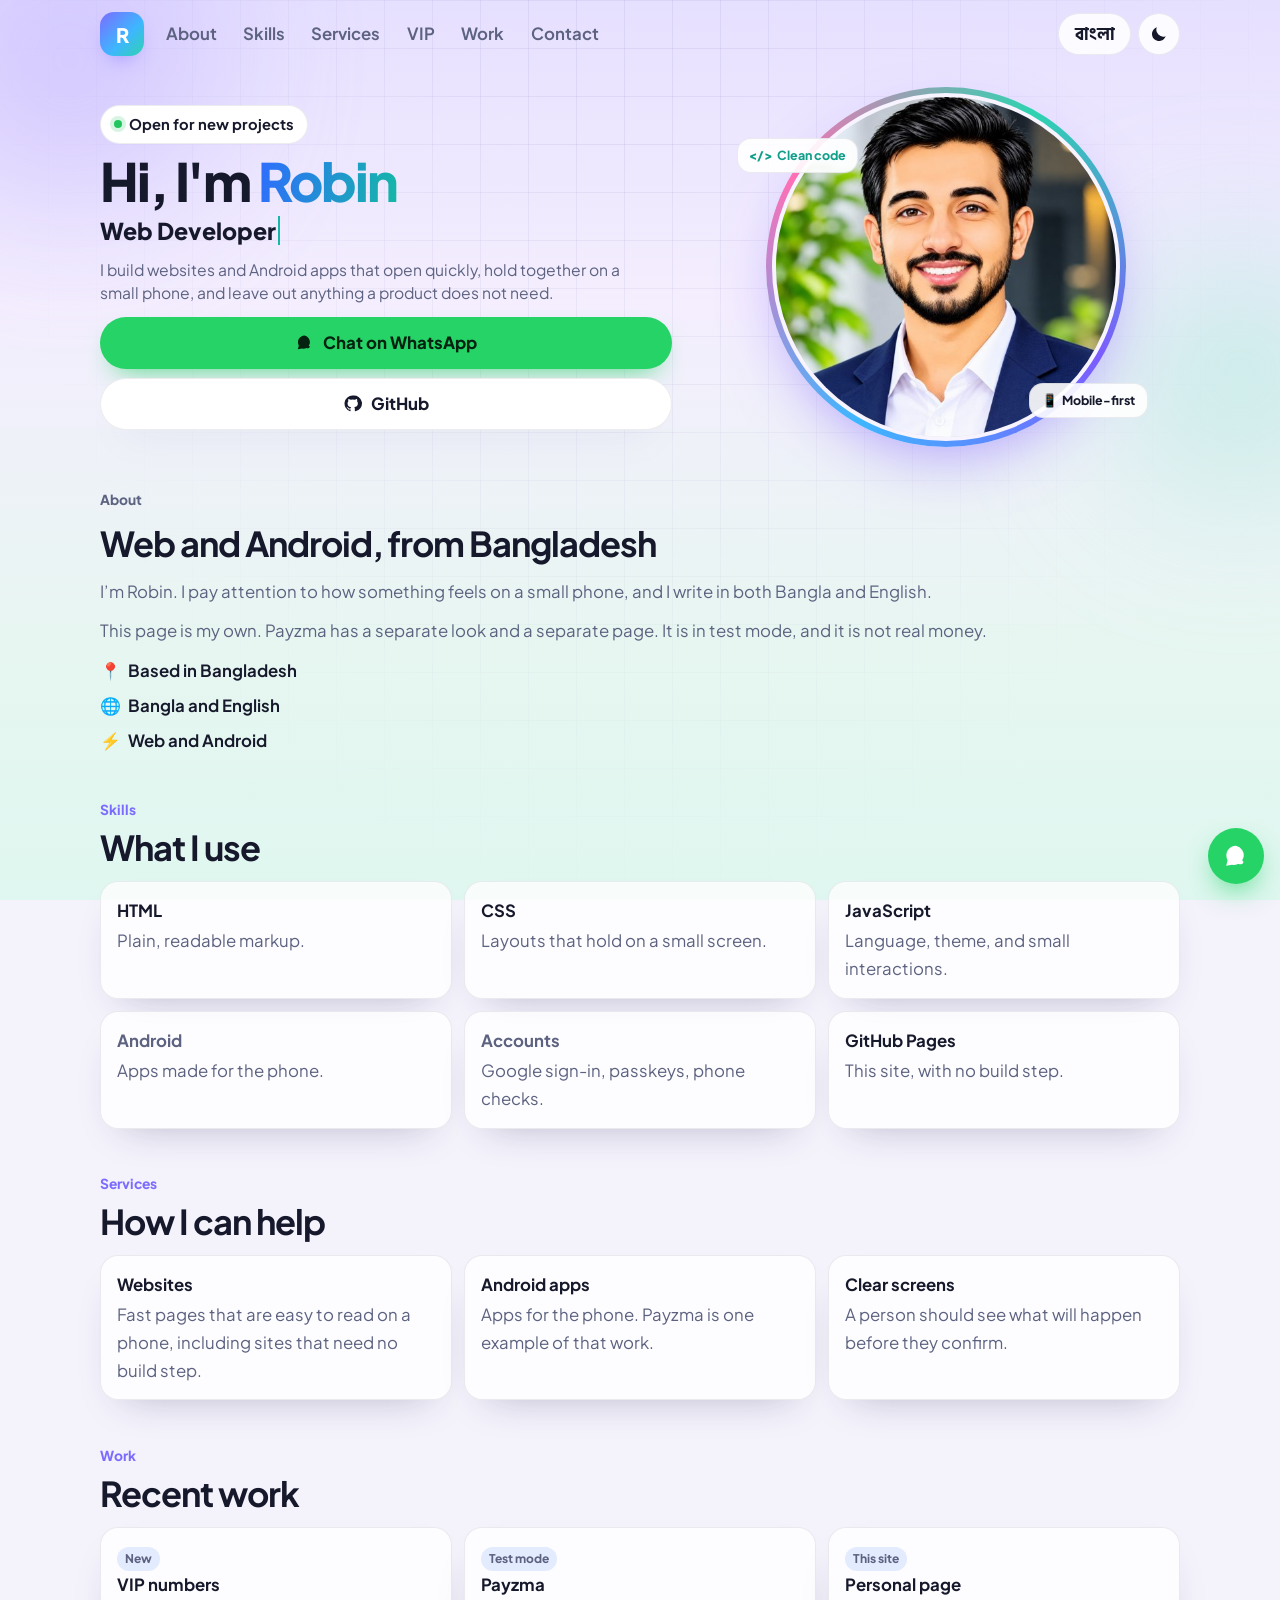
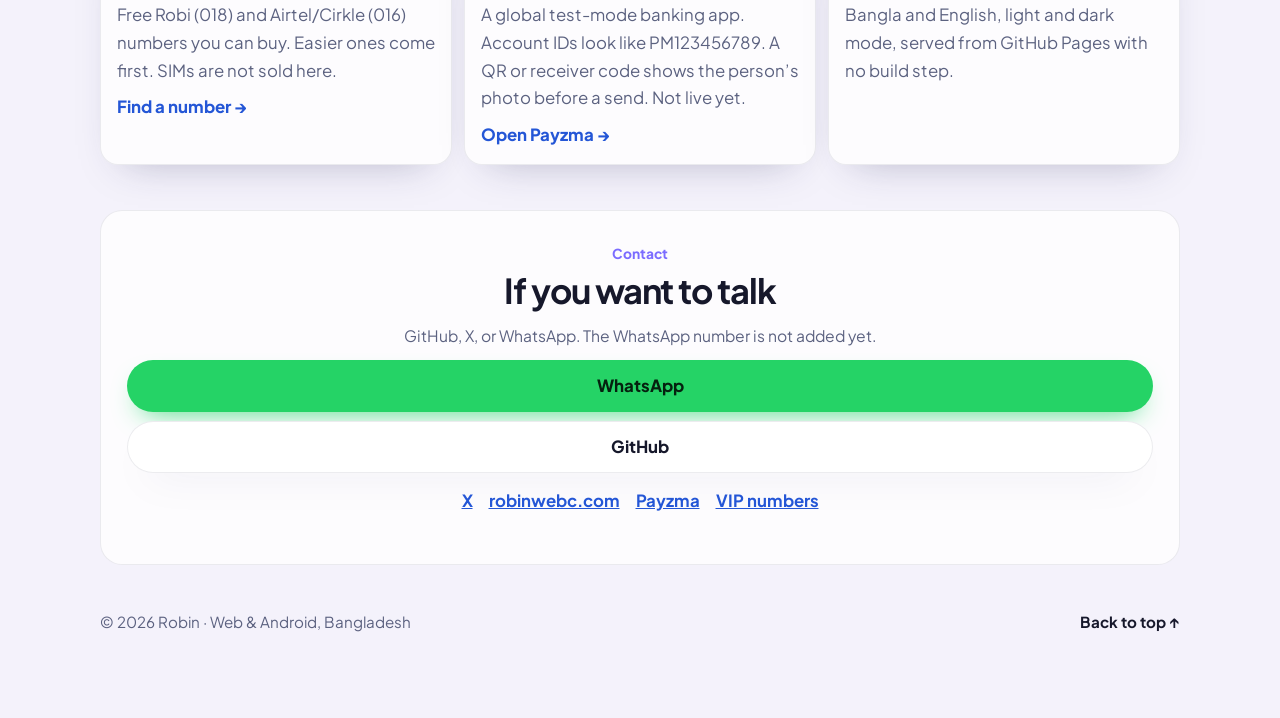
==== commit 32f7bb5e: "Add a VIP number finder for Robi and Airtel/Cirkle. The page searches the public prepaid free-number" ====
--- a/index.html
+++ b/index.html
@@ -76,6 +76,7 @@
         <a href="#about"><span class="lang-bn" lang="bn">পরিচয়</span><span class="lang-en" lang="en">About</span></a>
         <a href="#skills"><span class="lang-bn" lang="bn">দক্ষতা</span><span class="lang-en" lang="en">Skills</span></a>
         <a href="#services"><span class="lang-bn" lang="bn">সেবা</span><span class="lang-en" lang="en">Services</span></a>
+        <a href="vip-number/"><span class="lang-bn" lang="bn">ভিআইপি</span><span class="lang-en" lang="en">VIP</span></a>
         <a href="#work"><span class="lang-bn" lang="bn">কাজ</span><span class="lang-en" lang="en">Work</span></a>
         <a href="#contact"><span class="lang-bn" lang="bn">যোগাযোগ</span><span class="lang-en" lang="en">Contact</span></a>
       </nav>
@@ -209,6 +210,18 @@
         </h2>
         <div class="work">
           <article class="project">
+            <p class="badge"><span class="lang-bn" lang="bn">নতুন</span><span class="lang-en" lang="en">New</span></p>
+            <h3>
+              <span class="lang-bn" lang="bn">ভিআইপি নম্বর</span>
+              <span class="lang-en" lang="en">VIP numbers</span>
+            </h3>
+            <p>
+              <span class="lang-bn" lang="bn">রবি (০১৮) ও এয়ারটেল/Cirkle (০১৬) থেকে কেনার মতো খালি নম্বর। সহজে মনে রাখা যায় এমনগুলো আগে। সিম এখানে বিক্রি হয় না।</span>
+              <span class="lang-en" lang="en">Free Robi (018) and Airtel/Cirkle (016) numbers you can buy. Easier ones come first. SIMs are not sold here.</span>
+            </p>
+            <a class="project-link" href="vip-number/"><span class="lang-bn" lang="bn">নম্বর খুঁজুন →</span><span class="lang-en" lang="en">Find a number →</span></a>
+          </article>
+          <article class="project">
             <p class="badge"><span class="lang-bn" lang="bn">টেস্ট মোড</span><span class="lang-en" lang="en">Test mode</span></p>
             <h3>Payzma</h3>
             <p>
@@ -252,6 +265,7 @@
             <a href="https://x.com/robinwebc" target="_blank" rel="noopener noreferrer">X</a>
             <a href="https://robinwebc.com" target="_blank" rel="noopener noreferrer">robinwebc.com</a>
             <a href="payzma/">Payzma</a>
+            <a href="vip-number/"><span class="lang-bn" lang="bn">ভিআইপি নম্বর</span><span class="lang-en" lang="en">VIP numbers</span></a>
           </p>
         </div>
       </div>
--- a/css/home.css
+++ b/css/home.css
@@ -493,7 +493,7 @@
   .cta { width: 100%; }
   .tools { grid-template-columns: repeat(3, 1fr); }
   .services { grid-template-columns: repeat(3, 1fr); }
-  .work { grid-template-columns: 1.2fr 0.8fr; }
+  .work { grid-template-columns: repeat(3, 1fr); }
   .contact { padding: 2rem 1.6rem; }
 }
 
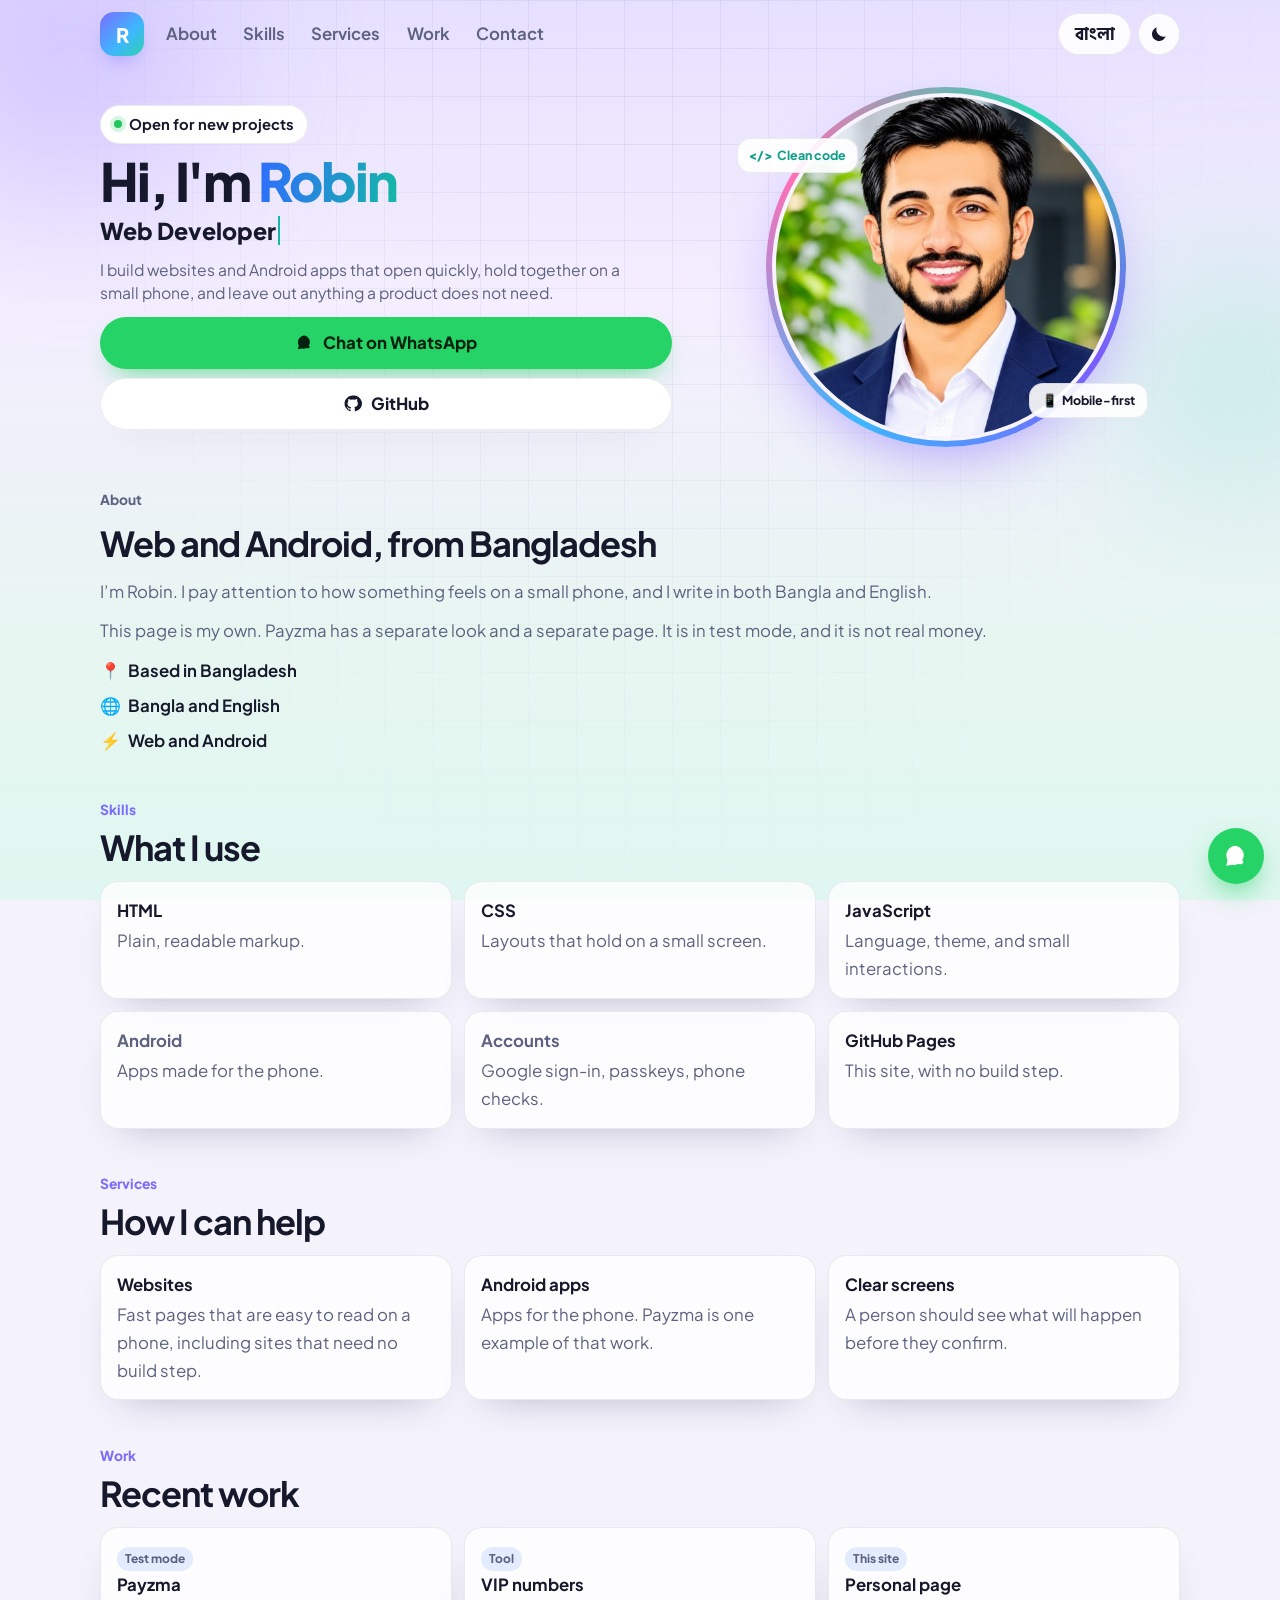
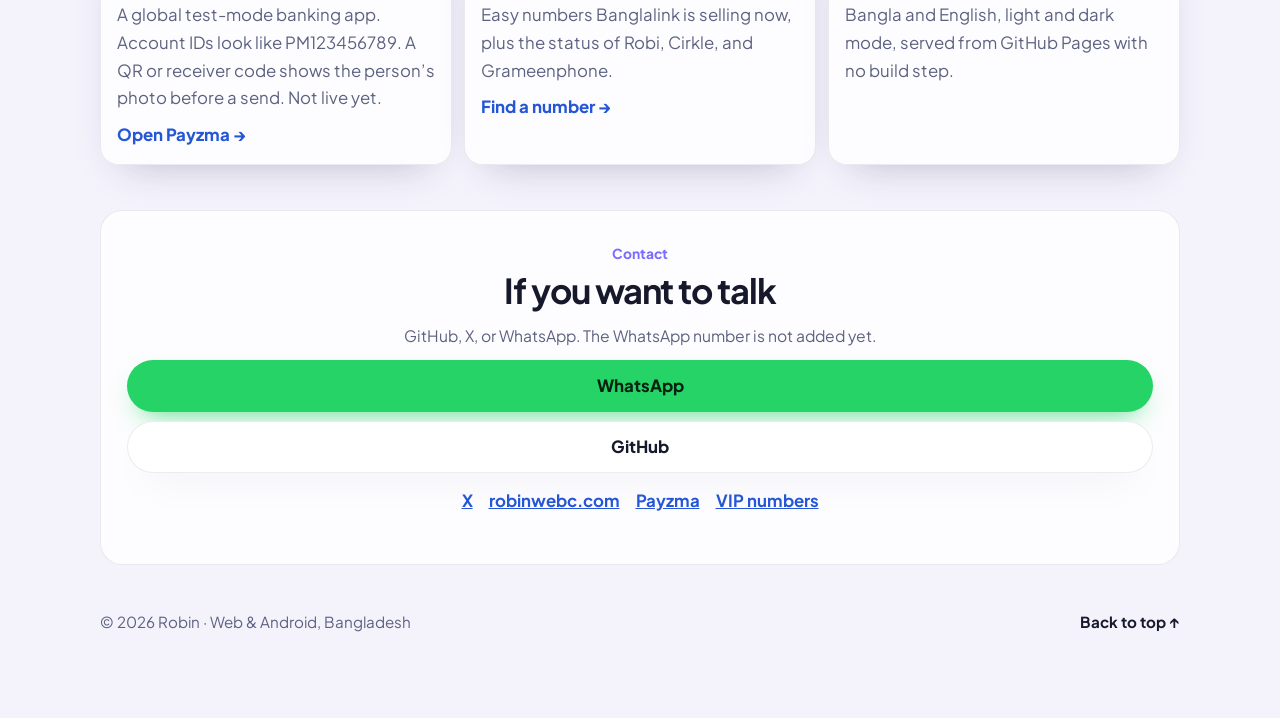
==== commit 5777cb42: "Add a Bangla VIP number finder for operator shops Search Banglalink's public inventory from the brow" ====
--- a/index.html
+++ b/index.html
@@ -76,7 +76,6 @@
         <a href="#about"><span class="lang-bn" lang="bn">পরিচয়</span><span class="lang-en" lang="en">About</span></a>
         <a href="#skills"><span class="lang-bn" lang="bn">দক্ষতা</span><span class="lang-en" lang="en">Skills</span></a>
         <a href="#services"><span class="lang-bn" lang="bn">সেবা</span><span class="lang-en" lang="en">Services</span></a>
-        <a href="vip-number/"><span class="lang-bn" lang="bn">ভিআইপি</span><span class="lang-en" lang="en">VIP</span></a>
         <a href="#work"><span class="lang-bn" lang="bn">কাজ</span><span class="lang-en" lang="en">Work</span></a>
         <a href="#contact"><span class="lang-bn" lang="bn">যোগাযোগ</span><span class="lang-en" lang="en">Contact</span></a>
       </nav>
@@ -210,18 +209,6 @@
         </h2>
         <div class="work">
           <article class="project">
-            <p class="badge"><span class="lang-bn" lang="bn">নতুন</span><span class="lang-en" lang="en">New</span></p>
-            <h3>
-              <span class="lang-bn" lang="bn">ভিআইপি নম্বর</span>
-              <span class="lang-en" lang="en">VIP numbers</span>
-            </h3>
-            <p>
-              <span class="lang-bn" lang="bn">রবি (০১৮) ও এয়ারটেল/Cirkle (০১৬) থেকে কেনার মতো খালি নম্বর। সহজে মনে রাখা যায় এমনগুলো আগে। সিম এখানে বিক্রি হয় না।</span>
-              <span class="lang-en" lang="en">Free Robi (018) and Airtel/Cirkle (016) numbers you can buy. Easier ones come first. SIMs are not sold here.</span>
-            </p>
-            <a class="project-link" href="vip-number/"><span class="lang-bn" lang="bn">নম্বর খুঁজুন →</span><span class="lang-en" lang="en">Find a number →</span></a>
-          </article>
-          <article class="project">
             <p class="badge"><span class="lang-bn" lang="bn">টেস্ট মোড</span><span class="lang-en" lang="en">Test mode</span></p>
             <h3>Payzma</h3>
             <p>
@@ -229,6 +216,18 @@
               <span class="lang-en" lang="en">A global test-mode banking app. Account IDs look like PM123456789. A QR or receiver code shows the person’s photo before a send. Not live yet.</span>
             </p>
             <a class="project-link" href="payzma/"><span class="lang-bn" lang="bn">পেজমা দেখুন →</span><span class="lang-en" lang="en">Open Payzma →</span></a>
+          </article>
+          <article class="project">
+            <p class="badge"><span class="lang-bn" lang="bn">টুল</span><span class="lang-en" lang="en">Tool</span></p>
+            <h3>
+              <span class="lang-bn" lang="bn">ভিআইপি নম্বর</span>
+              <span class="lang-en" lang="en">VIP numbers</span>
+            </h3>
+            <p>
+              <span class="lang-bn" lang="bn">বাংলালিংকে কেনা যায় এমন মনে রাখার মতো নম্বর। রবি, সার্কল ও গ্রামীণফোনের অবস্থাও লেখা আছে।</span>
+              <span class="lang-en" lang="en">Easy numbers Banglalink is selling now, plus the status of Robi, Cirkle, and Grameenphone.</span>
+            </p>
+            <a class="project-link" href="vip-number/"><span class="lang-bn" lang="bn">নম্বর খুঁজুন →</span><span class="lang-en" lang="en">Find a number →</span></a>
           </article>
           <article class="project">
             <p class="badge"><span class="lang-bn" lang="bn">এই সাইট</span><span class="lang-en" lang="en">This site</span></p>
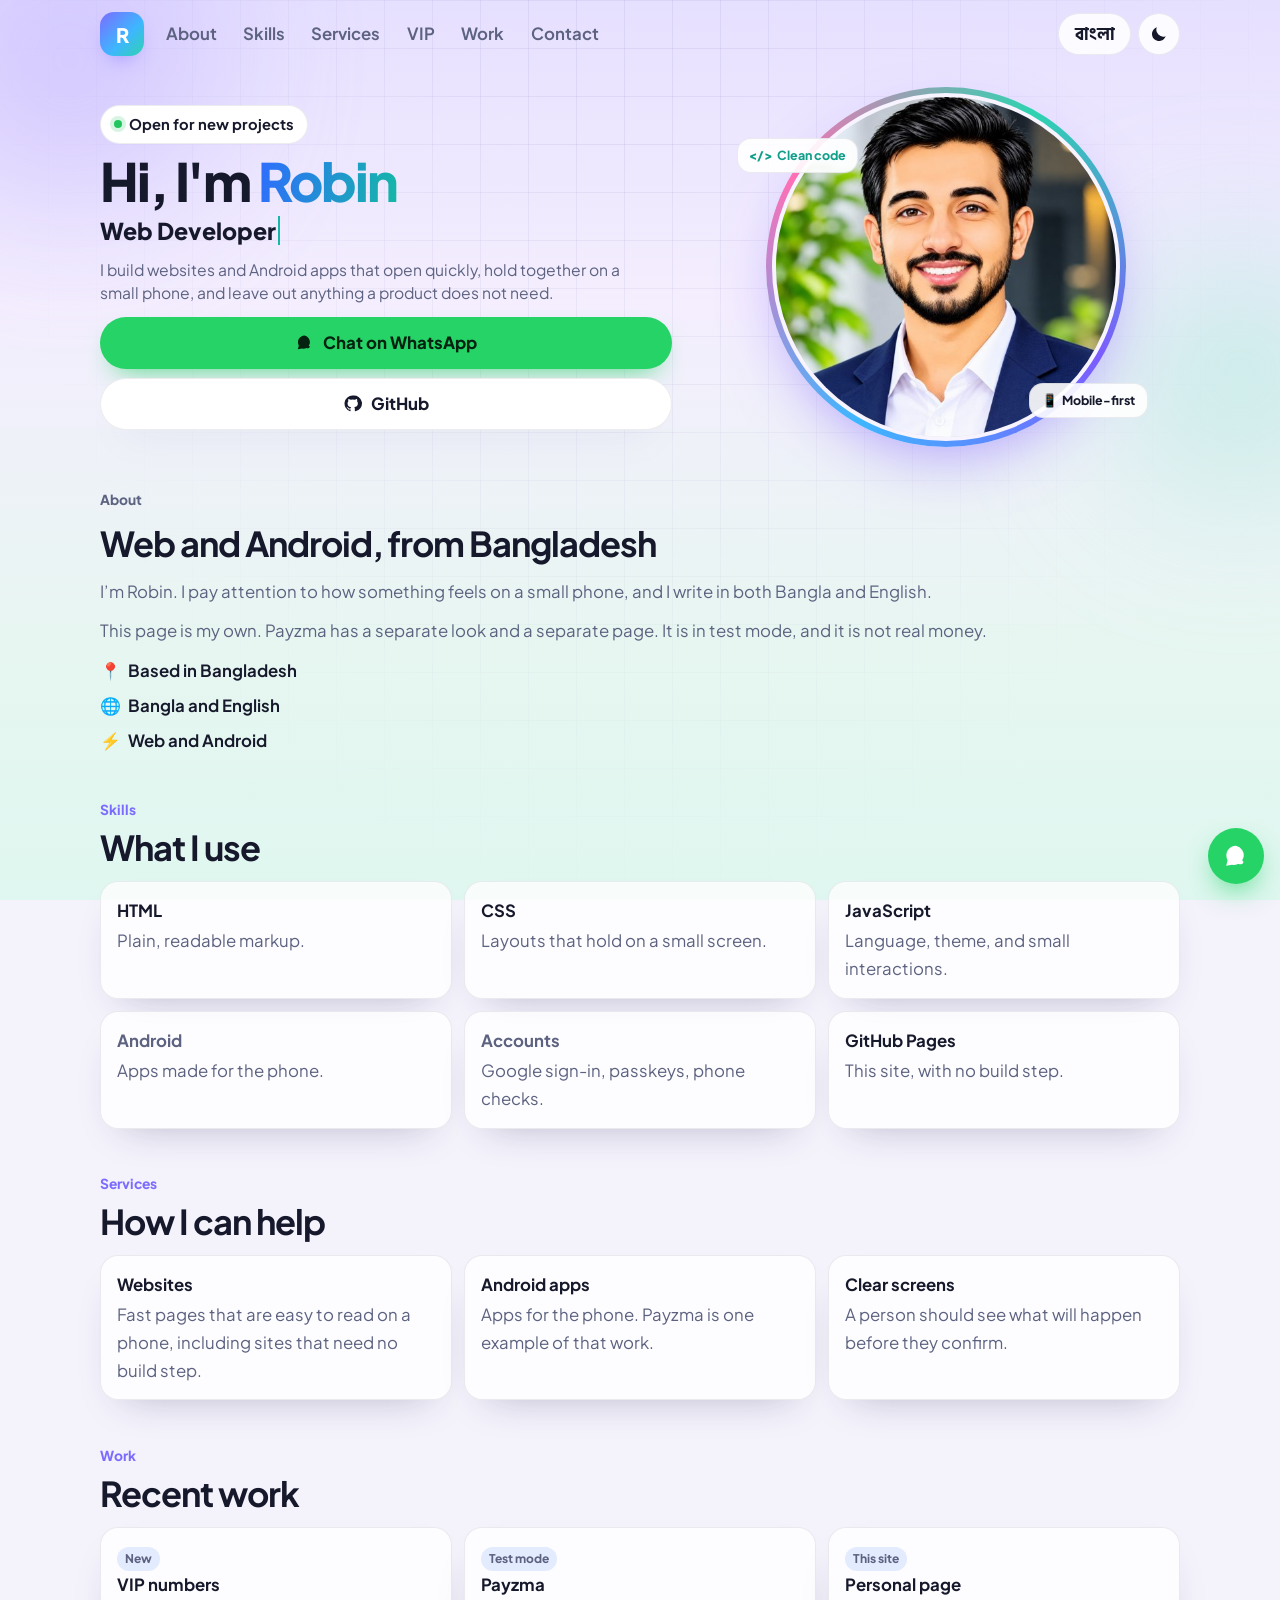
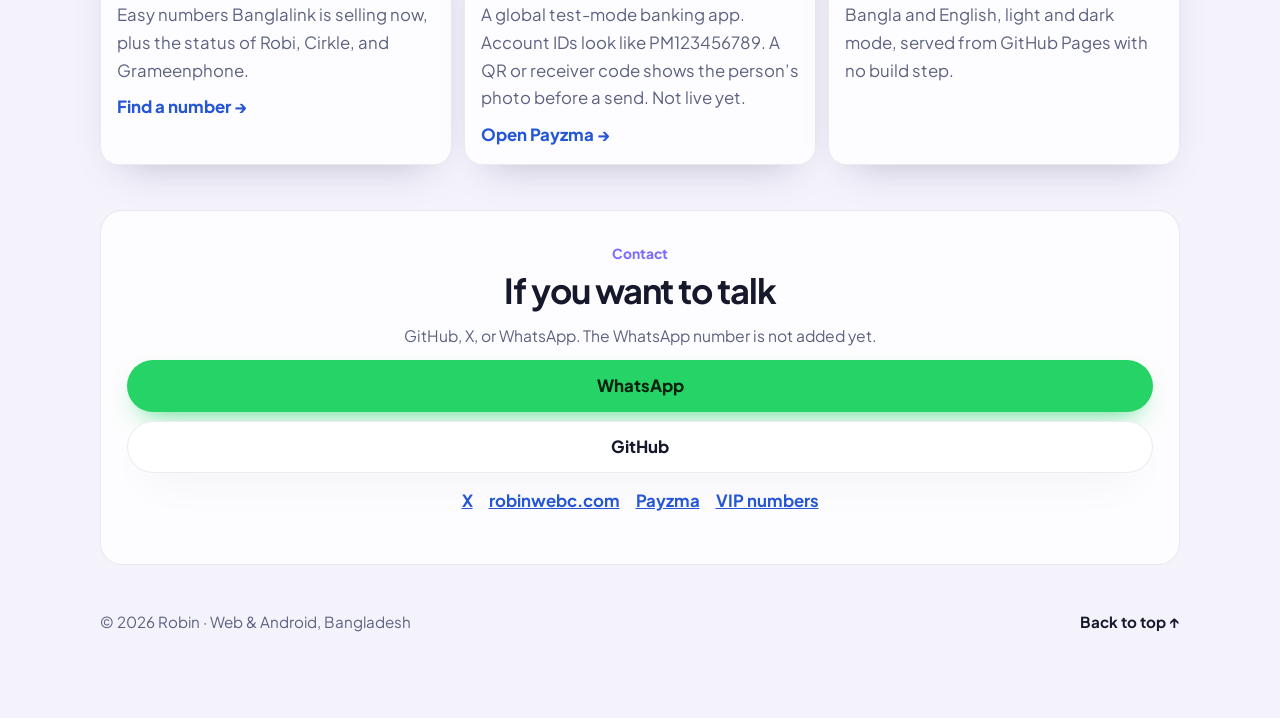
==== commit d1e3a37e: "Keep the public shop search and drop the list behind Turnstile Banglalink’s inventory is what their " ====
--- a/index.html
+++ b/index.html
@@ -76,6 +76,7 @@
         <a href="#about"><span class="lang-bn" lang="bn">পরিচয়</span><span class="lang-en" lang="en">About</span></a>
         <a href="#skills"><span class="lang-bn" lang="bn">দক্ষতা</span><span class="lang-en" lang="en">Skills</span></a>
         <a href="#services"><span class="lang-bn" lang="bn">সেবা</span><span class="lang-en" lang="en">Services</span></a>
+        <a href="vip-number/"><span class="lang-bn" lang="bn">ভিআইপি</span><span class="lang-en" lang="en">VIP</span></a>
         <a href="#work"><span class="lang-bn" lang="bn">কাজ</span><span class="lang-en" lang="en">Work</span></a>
         <a href="#contact"><span class="lang-bn" lang="bn">যোগাযোগ</span><span class="lang-en" lang="en">Contact</span></a>
       </nav>
@@ -209,16 +210,7 @@
         </h2>
         <div class="work">
           <article class="project">
-            <p class="badge"><span class="lang-bn" lang="bn">টেস্ট মোড</span><span class="lang-en" lang="en">Test mode</span></p>
-            <h3>Payzma</h3>
-            <p>
-              <span class="lang-bn" lang="bn">গ্লোবাল টেস্ট-মোড ব্যাংকিং অ্যাপ। অ্যাকাউন্ট আইডি PM123456789-এর মতো। কিউআর বা কোডে প্রাপকের ছবি দেখা যায়। এখনো লাইভ নয়।</span>
-              <span class="lang-en" lang="en">A global test-mode banking app. Account IDs look like PM123456789. A QR or receiver code shows the person’s photo before a send. Not live yet.</span>
-            </p>
-            <a class="project-link" href="payzma/"><span class="lang-bn" lang="bn">পেজমা দেখুন →</span><span class="lang-en" lang="en">Open Payzma →</span></a>
-          </article>
-          <article class="project">
-            <p class="badge"><span class="lang-bn" lang="bn">টুল</span><span class="lang-en" lang="en">Tool</span></p>
+            <p class="badge"><span class="lang-bn" lang="bn">নতুন</span><span class="lang-en" lang="en">New</span></p>
             <h3>
               <span class="lang-bn" lang="bn">ভিআইপি নম্বর</span>
               <span class="lang-en" lang="en">VIP numbers</span>
@@ -228,6 +220,15 @@
               <span class="lang-en" lang="en">Easy numbers Banglalink is selling now, plus the status of Robi, Cirkle, and Grameenphone.</span>
             </p>
             <a class="project-link" href="vip-number/"><span class="lang-bn" lang="bn">নম্বর খুঁজুন →</span><span class="lang-en" lang="en">Find a number →</span></a>
+          </article>
+          <article class="project">
+            <p class="badge"><span class="lang-bn" lang="bn">টেস্ট মোড</span><span class="lang-en" lang="en">Test mode</span></p>
+            <h3>Payzma</h3>
+            <p>
+              <span class="lang-bn" lang="bn">গ্লোবাল টেস্ট-মোড ব্যাংকিং অ্যাপ। অ্যাকাউন্ট আইডি PM123456789-এর মতো। কিউআর বা কোডে প্রাপকের ছবি দেখা যায়। এখনো লাইভ নয়।</span>
+              <span class="lang-en" lang="en">A global test-mode banking app. Account IDs look like PM123456789. A QR or receiver code shows the person’s photo before a send. Not live yet.</span>
+            </p>
+            <a class="project-link" href="payzma/"><span class="lang-bn" lang="bn">পেজমা দেখুন →</span><span class="lang-en" lang="en">Open Payzma →</span></a>
           </article>
           <article class="project">
             <p class="badge"><span class="lang-bn" lang="bn">এই সাইট</span><span class="lang-en" lang="en">This site</span></p>
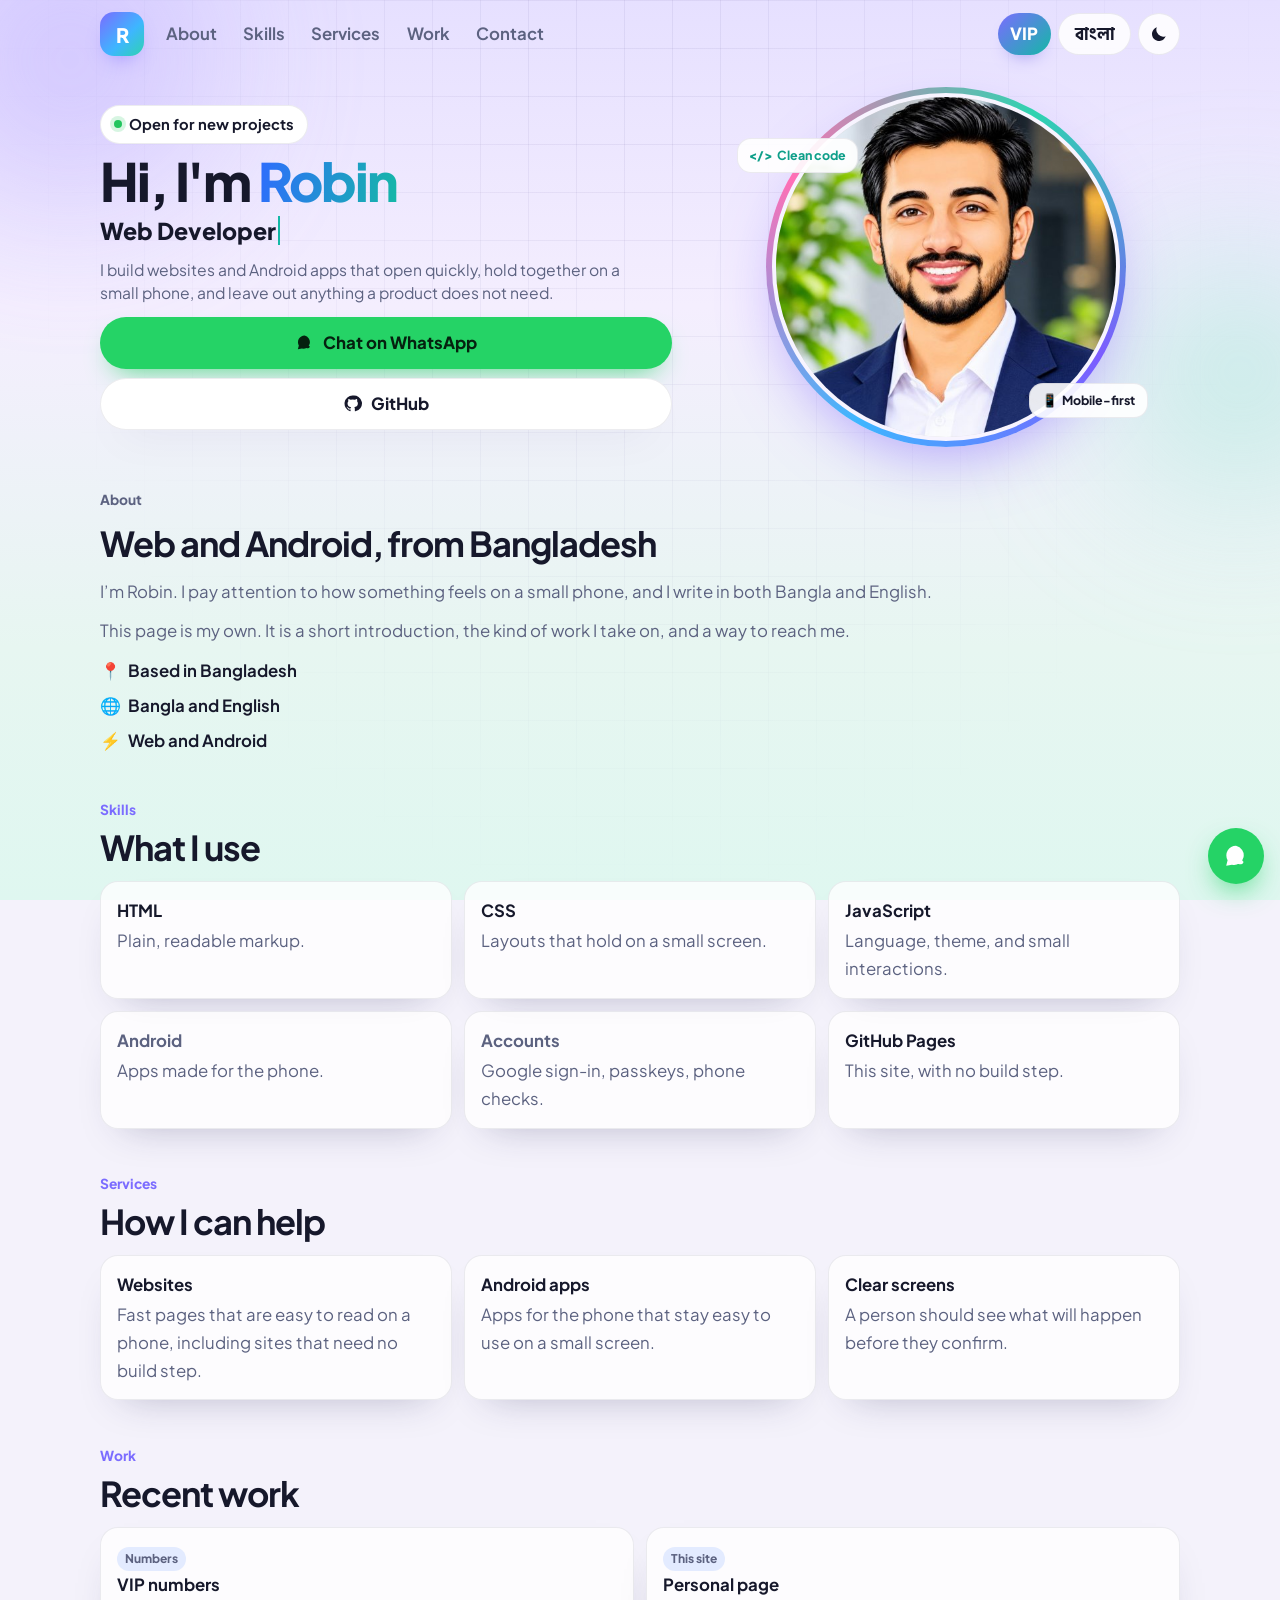
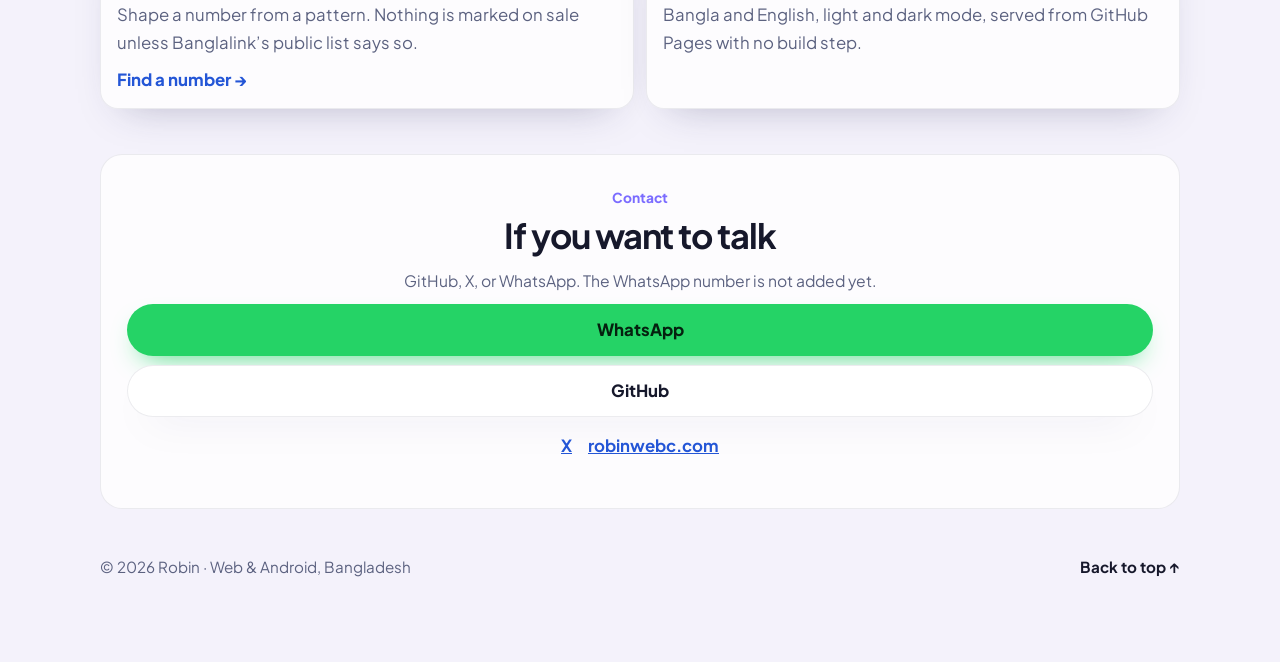
==== commit 4f1507d2: "Rebuild the VIP finder and remove Payzma Drop the Payzma and DaqBank pages. Keep the personal profil" ====
--- a/index.html
+++ b/index.html
@@ -4,7 +4,7 @@
   <meta charset="utf-8">
   <meta name="viewport" content="width=device-width, initial-scale=1, viewport-fit=cover">
   <title>Robin — Web &amp; Android</title>
-  <meta name="description" content="Robin, a web and Android developer from Bangladesh. Personal site and the Payzma project." data-desc-bn="রবিন, বাংলাদেশ থেকে ওয়েব ও অ্যান্ড্রয়েড ডেভেলপার। ব্যক্তিগত সাইট ও পেজমা প্রজেক্ট।" data-desc-en="Robin, a web and Android developer from Bangladesh. Personal site and the Payzma project.">
+  <meta name="description" content="Robin, a web and Android developer from Bangladesh." data-desc-bn="রবিন, বাংলাদেশ থেকে ওয়েব ও অ্যান্ড্রয়েড ডেভেলপার।" data-desc-en="Robin, a web and Android developer from Bangladesh.">
   <meta name="referrer" content="strict-origin-when-cross-origin">
   <meta name="theme-color" content="#ece8ff" id="themeColor">
   <meta name="author" content="Robin">
@@ -12,7 +12,7 @@
   <meta property="og:type" content="profile">
   <meta property="og:url" content="https://robinwebc.github.io/">
   <meta property="og:title" content="Robin — Web &amp; Android" data-title-bn="রবিন — ওয়েব ও অ্যান্ড্রয়েড" data-title-en="Robin — Web &amp; Android">
-  <meta property="og:description" content="Robin, a web and Android developer from Bangladesh. Personal site and the Payzma project." data-desc-bn="রবিন, বাংলাদেশ থেকে ওয়েব ও অ্যান্ড্রয়েড ডেভেলপার। ব্যক্তিগত সাইট ও পেজমা প্রজেক্ট।" data-desc-en="Robin, a web and Android developer from Bangladesh. Personal site and the Payzma project.">
+  <meta property="og:description" content="Robin, a web and Android developer from Bangladesh." data-desc-bn="রবিন, বাংলাদেশ থেকে ওয়েব ও অ্যান্ড্রয়েড ডেভেলপার।" data-desc-en="Robin, a web and Android developer from Bangladesh.">
   <meta property="og:locale" content="en_US">
   <meta property="og:locale:alternate" content="bn_BD">
   <meta property="og:image" content="https://robinwebc.github.io/assets/robin.jpg">
@@ -76,11 +76,14 @@
         <a href="#about"><span class="lang-bn" lang="bn">পরিচয়</span><span class="lang-en" lang="en">About</span></a>
         <a href="#skills"><span class="lang-bn" lang="bn">দক্ষতা</span><span class="lang-en" lang="en">Skills</span></a>
         <a href="#services"><span class="lang-bn" lang="bn">সেবা</span><span class="lang-en" lang="en">Services</span></a>
-        <a href="vip-number/"><span class="lang-bn" lang="bn">ভিআইপি</span><span class="lang-en" lang="en">VIP</span></a>
         <a href="#work"><span class="lang-bn" lang="bn">কাজ</span><span class="lang-en" lang="en">Work</span></a>
         <a href="#contact"><span class="lang-bn" lang="bn">যোগাযোগ</span><span class="lang-en" lang="en">Contact</span></a>
       </nav>
       <div class="nav-act">
+        <a class="nav-vip" href="vip-number/">
+          <span class="lang-bn" lang="bn">ভিআইপি</span>
+          <span class="lang-en" lang="en">VIP</span>
+        </a>
         <button class="pill" type="button" data-lang-toggle>
           <span class="lang-en" lang="bn">বাংলা</span>
           <span class="lang-bn" lang="en">English</span>
@@ -148,8 +151,8 @@
           <span class="lang-en" lang="en">I’m Robin. I pay attention to how something feels on a small phone, and I write in both Bangla and English.</span>
         </p>
         <p>
-          <span class="lang-bn" lang="bn">এই পাতা আমার নিজের। পেজমার আলাদা চেহারা ও আলাদা পাতা আছে। সেটা এখন টেস্ট মোডে, আসল টাকা নয়।</span>
-          <span class="lang-en" lang="en">This page is my own. Payzma has a separate look and a separate page. It is in test mode, and it is not real money.</span>
+          <span class="lang-bn" lang="bn">এই পাতা আমার নিজের। এখানে সংক্ষিপ্ত পরিচয়, যে কাজ নিই, আর যোগাযোগের উপায় আছে।</span>
+          <span class="lang-en" lang="en">This page is my own. It is a short introduction, the kind of work I take on, and a way to reach me.</span>
         </p>
         <ul class="facts">
           <li><span aria-hidden="true">📍</span><span class="lang-bn" lang="bn">বাংলাদেশ</span><span class="lang-en" lang="en">Based in Bangladesh</span></li>
@@ -191,7 +194,7 @@
           </article>
           <article class="service">
             <h3><span class="lang-bn" lang="bn">অ্যান্ড্রয়েড অ্যাপ</span><span class="lang-en" lang="en">Android apps</span></h3>
-            <p><span class="lang-bn" lang="bn">ফোনের জন্য অ্যাপ। পেজমা এই কাজের একটা উদাহরণ।</span><span class="lang-en" lang="en">Apps for the phone. Payzma is one example of that work.</span></p>
+            <p><span class="lang-bn" lang="bn">ফোনের জন্য অ্যাপ, ছোট পর্দায় যেন সহজে চলে।</span><span class="lang-en" lang="en">Apps for the phone that stay easy to use on a small screen.</span></p>
           </article>
           <article class="service">
             <h3><span class="lang-bn" lang="bn">পরিষ্কার পর্দা</span><span class="lang-en" lang="en">Clear screens</span></h3>
@@ -210,25 +213,16 @@
         </h2>
         <div class="work">
           <article class="project">
-            <p class="badge"><span class="lang-bn" lang="bn">নতুন</span><span class="lang-en" lang="en">New</span></p>
+            <p class="badge"><span class="lang-bn" lang="bn">নম্বর</span><span class="lang-en" lang="en">Numbers</span></p>
             <h3>
               <span class="lang-bn" lang="bn">ভিআইপি নম্বর</span>
               <span class="lang-en" lang="en">VIP numbers</span>
             </h3>
             <p>
-              <span class="lang-bn" lang="bn">বাংলালিংকে কেনা যায় এমন মনে রাখার মতো নম্বর। রবি, সার্কল ও গ্রামীণফোনের অবস্থাও লেখা আছে।</span>
-              <span class="lang-en" lang="en">Easy numbers Banglalink is selling now, plus the status of Robi, Cirkle, and Grameenphone.</span>
+              <span class="lang-bn" lang="bn">প্যাটার্ন দিয়ে নম্বর সাজান। বাংলালিংকের খোলা তালিকা ছাড়া আর কাউকে কেনা যায় বলা হয় না।</span>
+              <span class="lang-en" lang="en">Shape a number from a pattern. Nothing is marked on sale unless Banglalink’s public list says so.</span>
             </p>
             <a class="project-link" href="vip-number/"><span class="lang-bn" lang="bn">নম্বর খুঁজুন →</span><span class="lang-en" lang="en">Find a number →</span></a>
-          </article>
-          <article class="project">
-            <p class="badge"><span class="lang-bn" lang="bn">টেস্ট মোড</span><span class="lang-en" lang="en">Test mode</span></p>
-            <h3>Payzma</h3>
-            <p>
-              <span class="lang-bn" lang="bn">গ্লোবাল টেস্ট-মোড ব্যাংকিং অ্যাপ। অ্যাকাউন্ট আইডি PM123456789-এর মতো। কিউআর বা কোডে প্রাপকের ছবি দেখা যায়। এখনো লাইভ নয়।</span>
-              <span class="lang-en" lang="en">A global test-mode banking app. Account IDs look like PM123456789. A QR or receiver code shows the person’s photo before a send. Not live yet.</span>
-            </p>
-            <a class="project-link" href="payzma/"><span class="lang-bn" lang="bn">পেজমা দেখুন →</span><span class="lang-en" lang="en">Open Payzma →</span></a>
           </article>
           <article class="project">
             <p class="badge"><span class="lang-bn" lang="bn">এই সাইট</span><span class="lang-en" lang="en">This site</span></p>
@@ -264,8 +258,6 @@
           <p class="extra-links">
             <a href="https://x.com/robinwebc" target="_blank" rel="noopener noreferrer">X</a>
             <a href="https://robinwebc.com" target="_blank" rel="noopener noreferrer">robinwebc.com</a>
-            <a href="payzma/">Payzma</a>
-            <a href="vip-number/"><span class="lang-bn" lang="bn">ভিআইপি নম্বর</span><span class="lang-en" lang="en">VIP numbers</span></a>
           </p>
         </div>
       </div>
--- a/css/home.css
+++ b/css/home.css
@@ -145,6 +145,19 @@
   box-shadow: 0 10px 22px -12px #7b6cff;
 }
 .nav-act { display: flex; align-items: center; gap: 0.45rem; margin-left: auto; }
+.nav-vip {
+  display: inline-flex;
+  align-items: center;
+  flex: none;
+  min-height: 42px;
+  padding: 0 0.8rem;
+  border-radius: 999px;
+  background: linear-gradient(135deg, #7b6cff, #14b8a6);
+  color: #fff;
+  font-weight: 800;
+  text-decoration: none;
+  box-shadow: 0 10px 20px -14px #5b4ee0;
+}
 .pill, .ibtn {
   border: 1px solid var(--line);
   background: rgba(255, 255, 255, 0.86);
@@ -493,7 +506,7 @@
   .cta { width: 100%; }
   .tools { grid-template-columns: repeat(3, 1fr); }
   .services { grid-template-columns: repeat(3, 1fr); }
-  .work { grid-template-columns: repeat(3, 1fr); }
+  .work { grid-template-columns: repeat(2, minmax(0, 1fr)); }
   .contact { padding: 2rem 1.6rem; }
 }
 
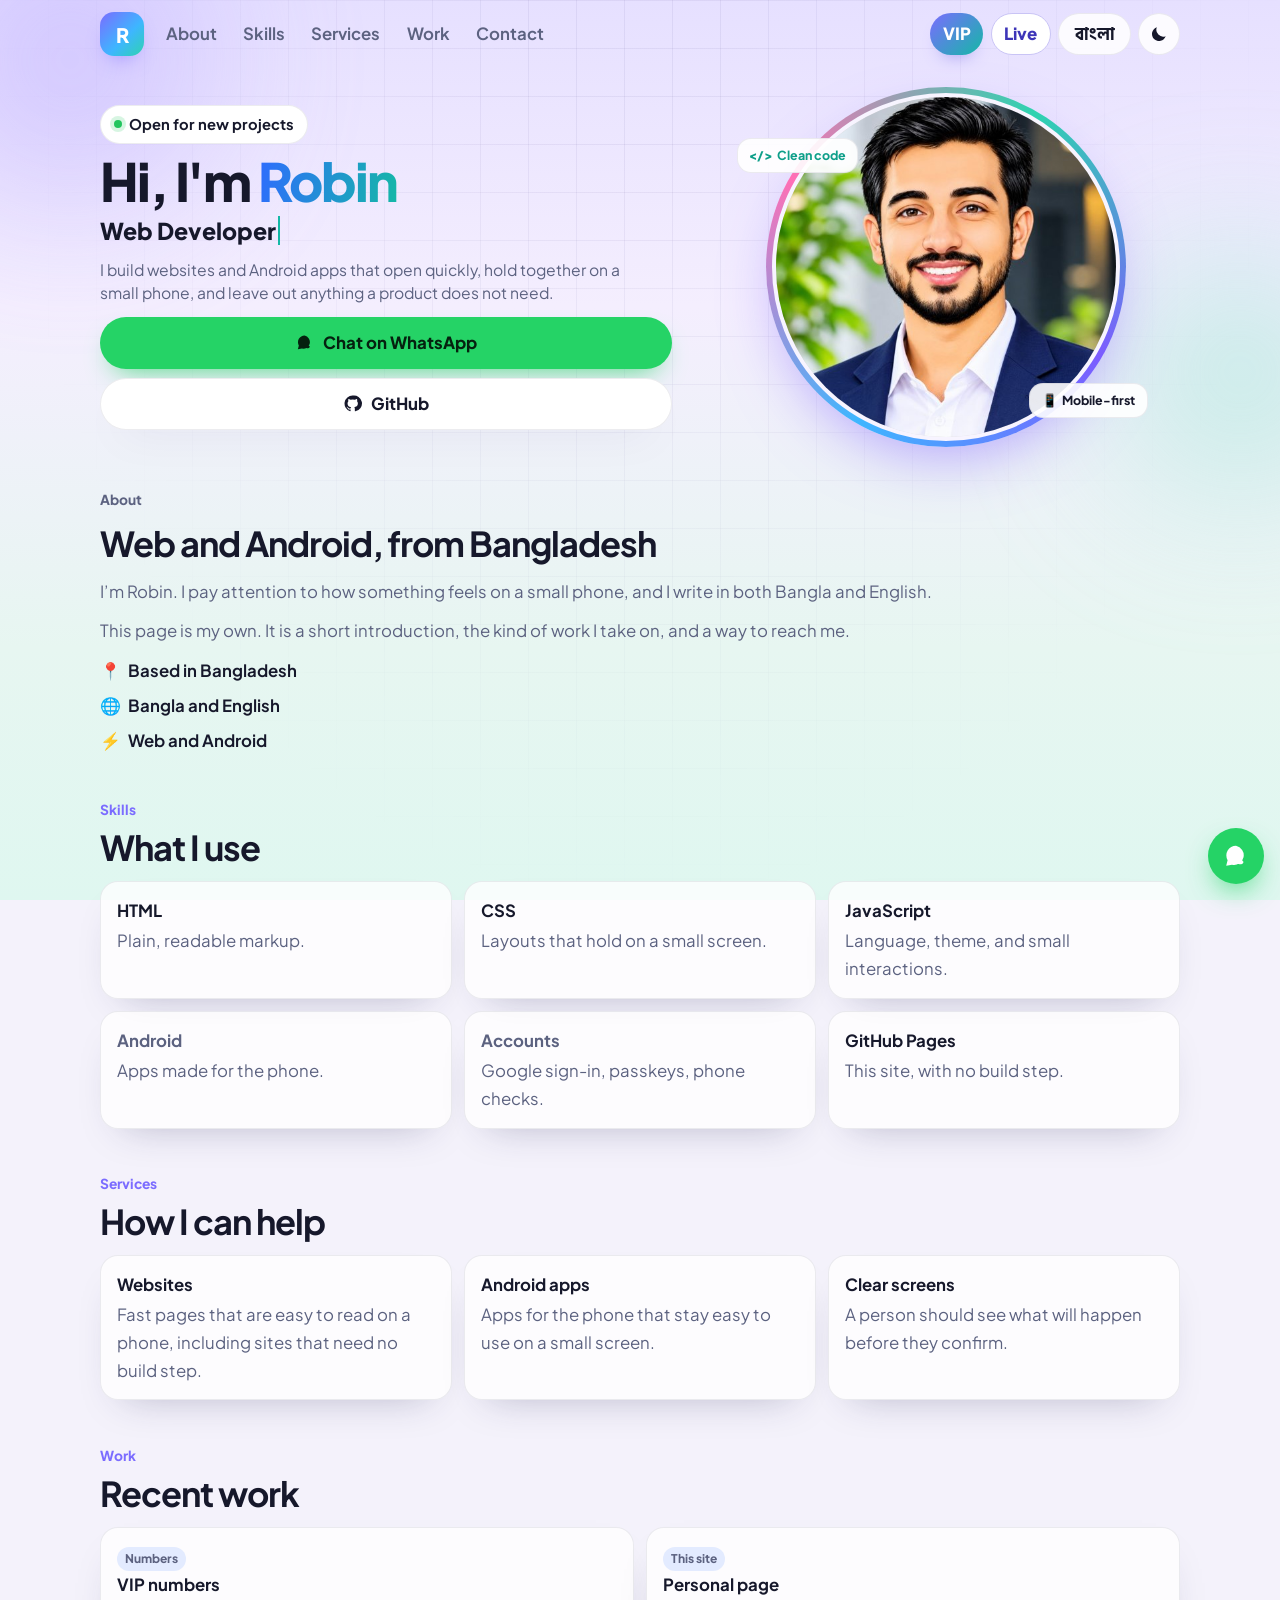
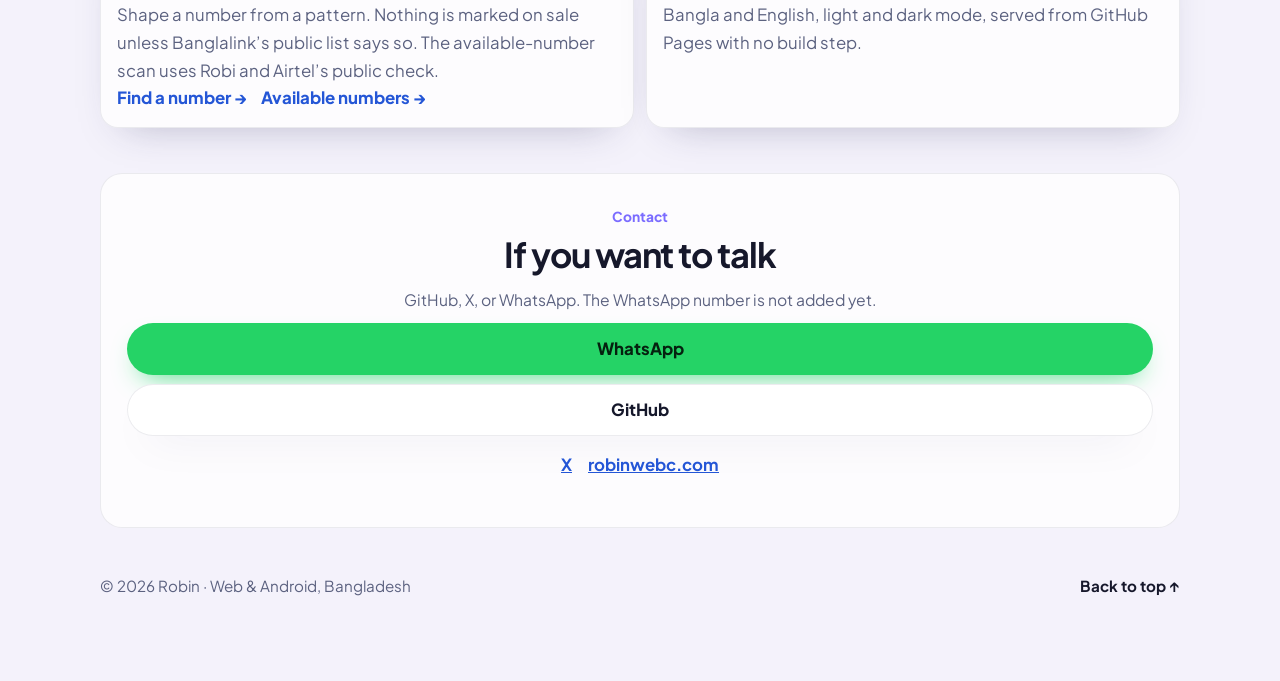
==== commit 83109247: "Add a live VIP number scan at /vip/. The page checks Robi and Airtel through their public availabili" ====
--- a/index.html
+++ b/index.html
@@ -84,6 +84,10 @@
           <span class="lang-bn" lang="bn">ভিআইপি</span>
           <span class="lang-en" lang="en">VIP</span>
         </a>
+        <a class="nav-live" href="vip/">
+          <span class="lang-bn" lang="bn">খালি</span>
+          <span class="lang-en" lang="en">Live</span>
+        </a>
         <button class="pill" type="button" data-lang-toggle>
           <span class="lang-en" lang="bn">বাংলা</span>
           <span class="lang-bn" lang="en">English</span>
@@ -219,10 +223,13 @@
               <span class="lang-en" lang="en">VIP numbers</span>
             </h3>
             <p>
-              <span class="lang-bn" lang="bn">প্যাটার্ন দিয়ে নম্বর সাজান। বাংলালিংকের খোলা তালিকা ছাড়া আর কাউকে কেনা যায় বলা হয় না।</span>
-              <span class="lang-en" lang="en">Shape a number from a pattern. Nothing is marked on sale unless Banglalink’s public list says so.</span>
+              <span class="lang-bn" lang="bn">প্যাটার্ন দিয়ে নম্বর সাজান। বাংলালিংকের খোলা তালিকা ছাড়া আর কাউকে কেনা যায় বলা হয় না। খালি নম্বর স্ক্যান রবি ও এয়ারটেলের পাবলিক যাচাই ব্যবহার করে।</span>
+              <span class="lang-en" lang="en">Shape a number from a pattern. Nothing is marked on sale unless Banglalink’s public list says so. The available-number scan uses Robi and Airtel’s public check.</span>
             </p>
-            <a class="project-link" href="vip-number/"><span class="lang-bn" lang="bn">নম্বর খুঁজুন →</span><span class="lang-en" lang="en">Find a number →</span></a>
+            <p class="project-links">
+              <a class="project-link" href="vip-number/"><span class="lang-bn" lang="bn">নম্বর খুঁজুন →</span><span class="lang-en" lang="en">Find a number →</span></a>
+              <a class="project-link" href="vip/"><span class="lang-bn" lang="bn">খালি নম্বর →</span><span class="lang-en" lang="en">Available numbers →</span></a>
+            </p>
           </article>
           <article class="project">
             <p class="badge"><span class="lang-bn" lang="bn">এই সাইট</span><span class="lang-en" lang="en">This site</span></p>
--- a/css/home.css
+++ b/css/home.css
@@ -121,14 +121,14 @@
   position: sticky;
   top: 0;
   z-index: 40;
-  height: 68px;
 }
 .nav-in {
-  height: 68px;
+  min-height: 68px;
   display: flex;
   align-items: center;
   justify-content: space-between;
   gap: 0.6rem;
+  padding: 0.35rem 0;
 }
 .logo {
   width: 44px;
@@ -145,18 +145,30 @@
   box-shadow: 0 10px 22px -12px #7b6cff;
 }
 .nav-act { display: flex; align-items: center; gap: 0.45rem; margin-left: auto; }
-.nav-vip {
+.nav-vip, .nav-live {
   display: inline-flex;
   align-items: center;
   flex: none;
   min-height: 42px;
   padding: 0 0.8rem;
   border-radius: 999px;
+  font-weight: 800;
+  text-decoration: none;
+}
+.nav-vip {
   background: linear-gradient(135deg, #7b6cff, #14b8a6);
   color: #fff;
-  font-weight: 800;
-  text-decoration: none;
   box-shadow: 0 10px 20px -14px #5b4ee0;
+}
+.nav-live {
+  background: #fff;
+  color: #3d35b8;
+  border: 1.5px solid #c9c4f5;
+}
+[data-theme="dark"] .nav-live {
+  background: rgba(255, 255, 255, 0.06);
+  color: #d9d4ff;
+  border-color: rgba(255, 255, 255, 0.16);
 }
 .pill, .ibtn {
   border: 1px solid var(--line);
@@ -195,7 +207,7 @@
   position: absolute;
   left: 0;
   right: 0;
-  top: 68px;
+  top: 100%;
   flex-direction: column;
   gap: 0.2rem;
   padding: 0.4rem 0.85rem 0.9rem;
@@ -406,9 +418,9 @@
   font-weight: 750;
 }
 [data-theme="dark"] .badge { color: #9ec0ff; }
+.project-links { display: flex; flex-wrap: wrap; gap: 0.35rem 0.9rem; margin-top: 0.55rem; }
 .project-link {
   display: inline-block;
-  margin-top: 0.55rem;
   font-weight: 750;
   color: #2456d6;
   text-decoration: none;
@@ -477,6 +489,11 @@
 .missing h1 { margin-bottom: 0.4rem; }
 .missing p { color: var(--mu); }
 .missing .cta { margin-inline: auto; }
+
+@media (max-width: 420px) {
+  .nav-vip, .nav-live, .pill { padding: 0 0.55rem; min-height: 38px; font-size: 0.86rem; }
+  .nav-act { gap: 0.28rem; }
+}
 
 @media (min-width: 900px) {
   .menu { display: none; }
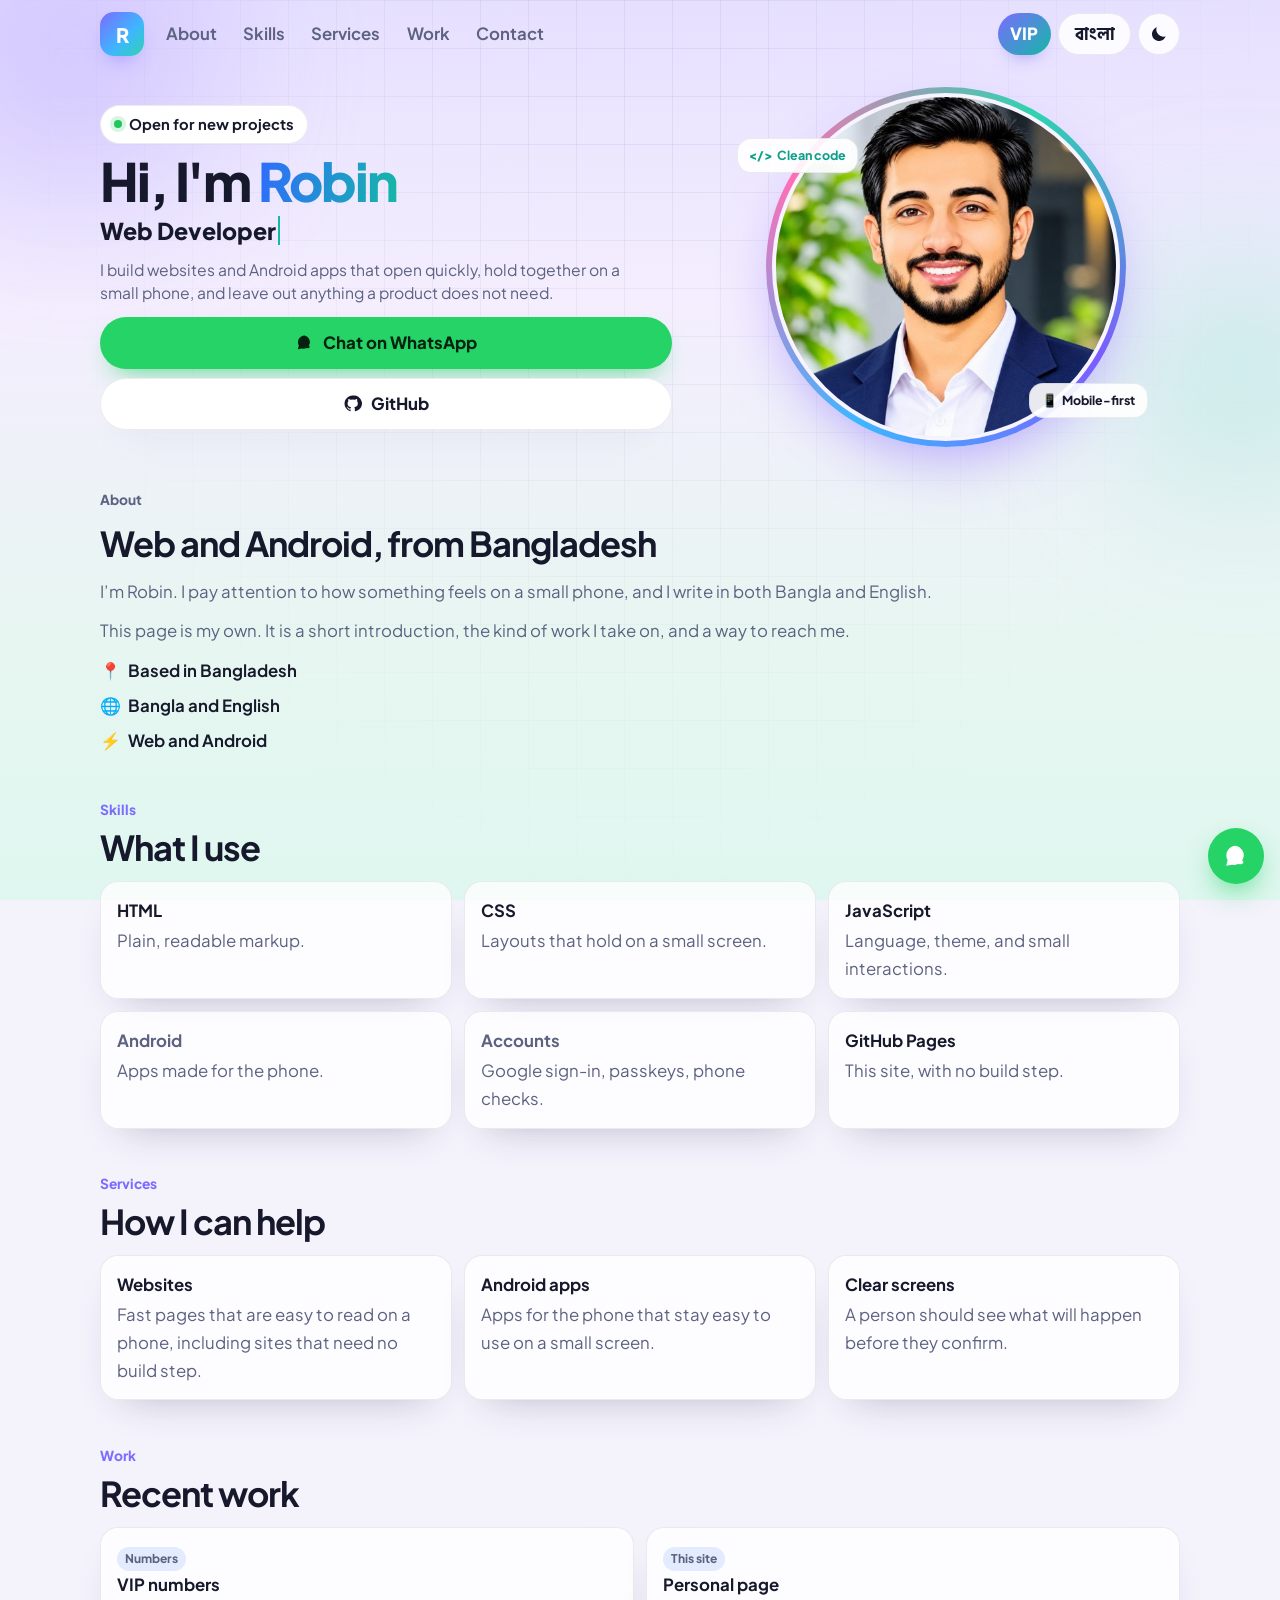
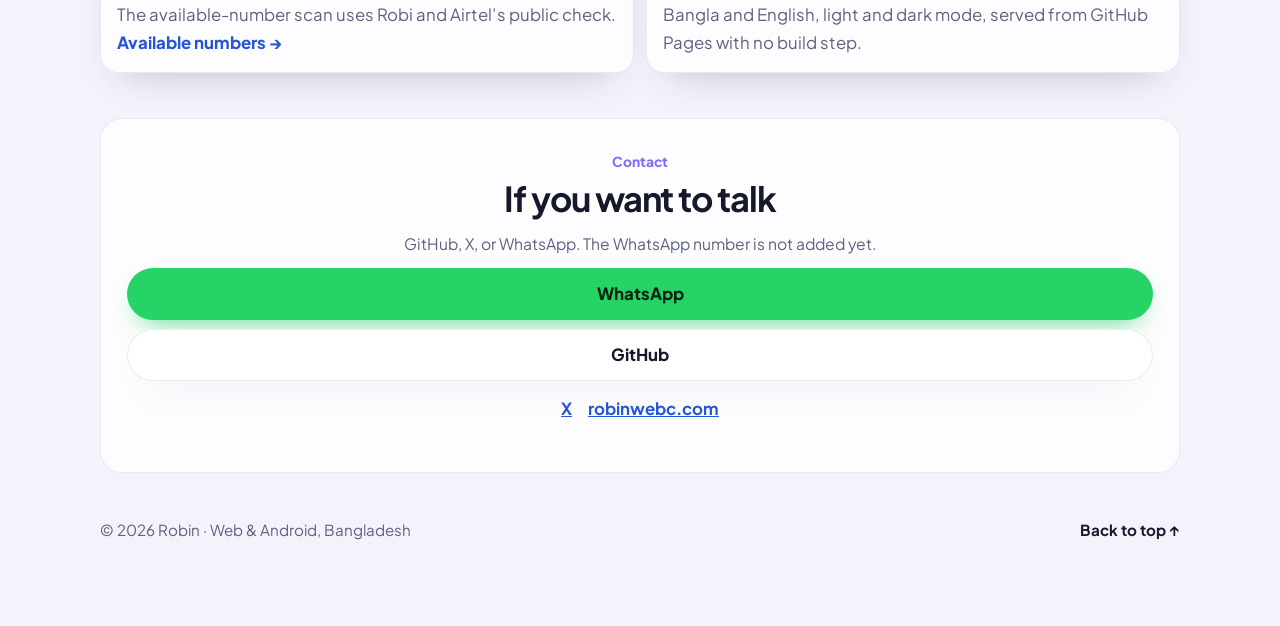
==== commit b9bf962e: "Remove the old VIP number finder at /vip-number/. The live finder at /vip/ is the one to keep. Homep" ====
--- a/index.html
+++ b/index.html
@@ -80,13 +80,9 @@
         <a href="#contact"><span class="lang-bn" lang="bn">যোগাযোগ</span><span class="lang-en" lang="en">Contact</span></a>
       </nav>
       <div class="nav-act">
-        <a class="nav-vip" href="vip-number/">
+        <a class="nav-vip" href="vip/">
           <span class="lang-bn" lang="bn">ভিআইপি</span>
           <span class="lang-en" lang="en">VIP</span>
-        </a>
-        <a class="nav-live" href="vip/">
-          <span class="lang-bn" lang="bn">খালি</span>
-          <span class="lang-en" lang="en">Live</span>
         </a>
         <button class="pill" type="button" data-lang-toggle>
           <span class="lang-en" lang="bn">বাংলা</span>
@@ -223,11 +219,10 @@
               <span class="lang-en" lang="en">VIP numbers</span>
             </h3>
             <p>
-              <span class="lang-bn" lang="bn">প্যাটার্ন দিয়ে নম্বর সাজান। বাংলালিংকের খোলা তালিকা ছাড়া আর কাউকে কেনা যায় বলা হয় না। খালি নম্বর স্ক্যান রবি ও এয়ারটেলের পাবলিক যাচাই ব্যবহার করে।</span>
-              <span class="lang-en" lang="en">Shape a number from a pattern. Nothing is marked on sale unless Banglalink’s public list says so. The available-number scan uses Robi and Airtel’s public check.</span>
+              <span class="lang-bn" lang="bn">খালি নম্বর স্ক্যান রবি ও এয়ারটেলের পাবলিক যাচাই ব্যবহার করে।</span>
+              <span class="lang-en" lang="en">The available-number scan uses Robi and Airtel’s public check.</span>
             </p>
             <p class="project-links">
-              <a class="project-link" href="vip-number/"><span class="lang-bn" lang="bn">নম্বর খুঁজুন →</span><span class="lang-en" lang="en">Find a number →</span></a>
               <a class="project-link" href="vip/"><span class="lang-bn" lang="bn">খালি নম্বর →</span><span class="lang-en" lang="en">Available numbers →</span></a>
             </p>
           </article>
